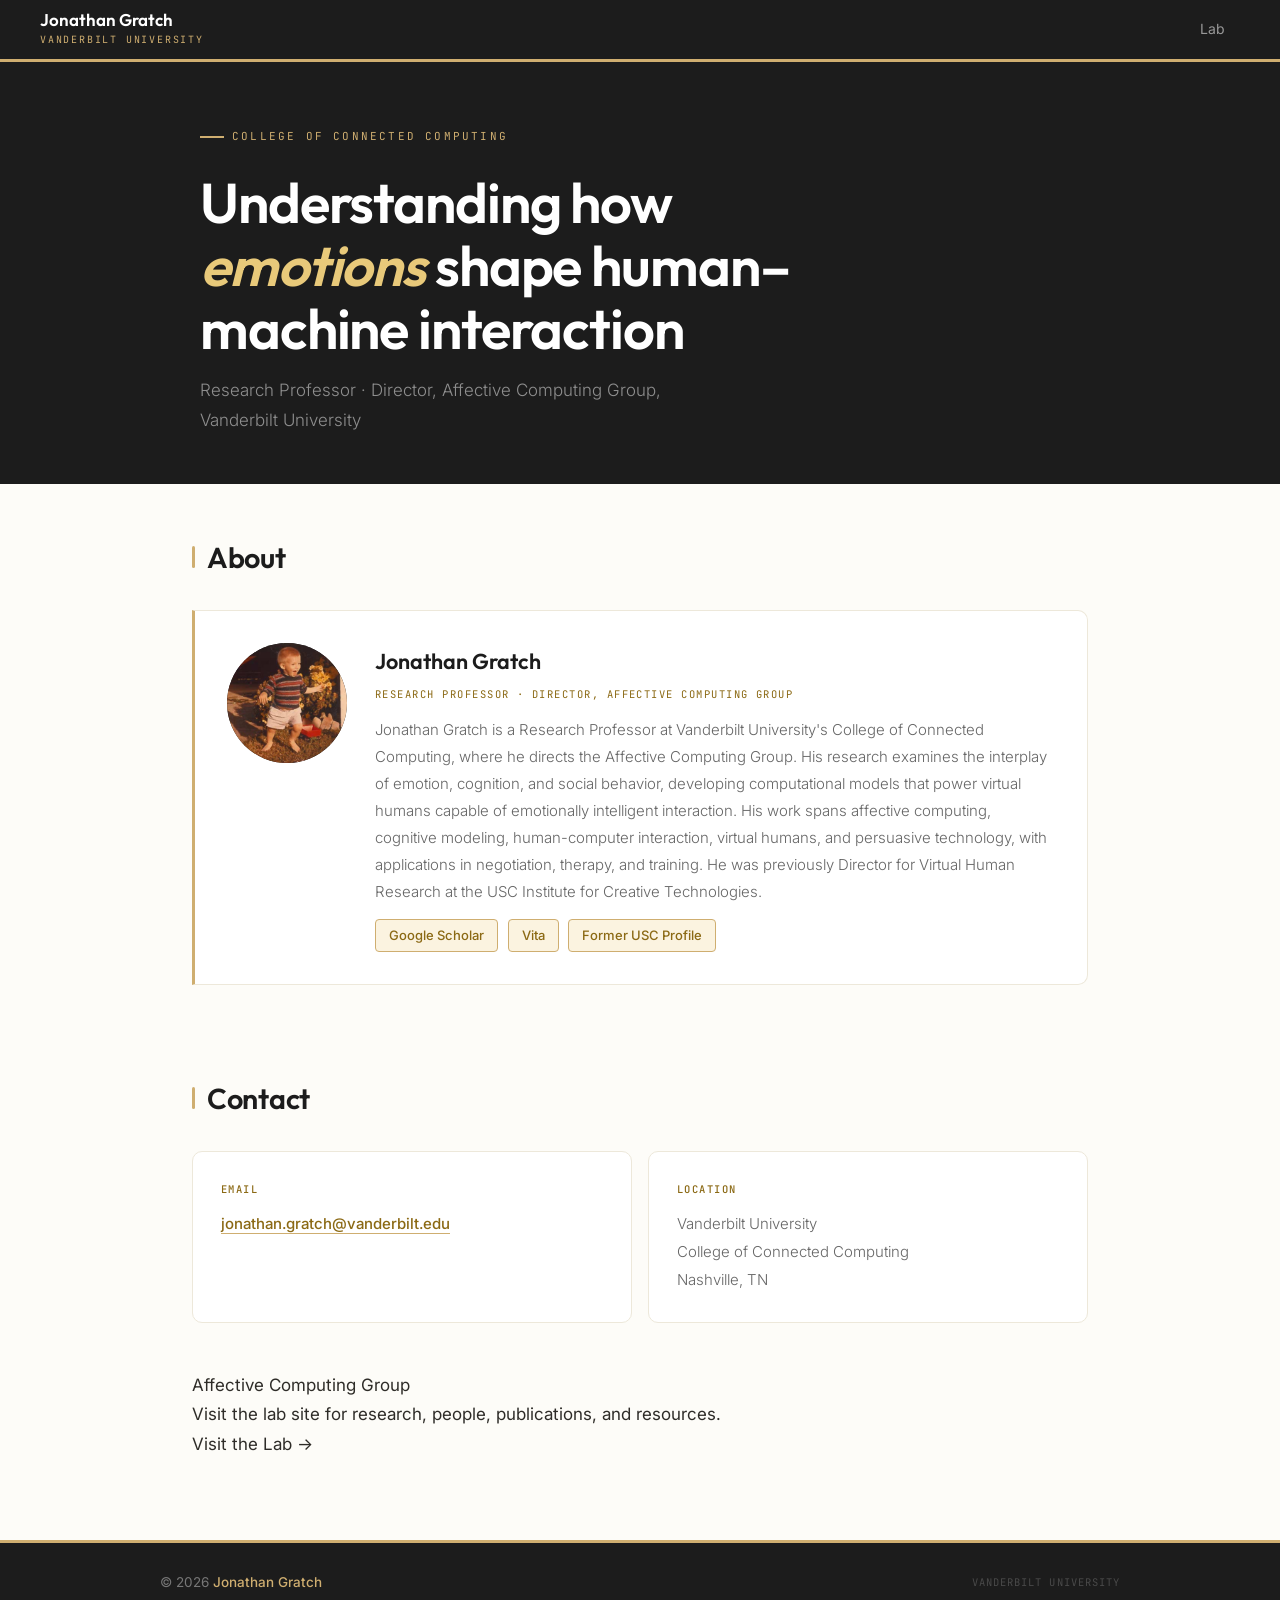
==== index.html @ 7f274a06 "Move lab site under /lab, add personal homepage at root Root now hosts Jonathan Gratch's personal ho" ====
<!DOCTYPE html>
<html lang="en">
<head>
  <meta charset="UTF-8" />
  <meta name="viewport" content="width=device-width, initial-scale=1.0" />
  <title>Jonathan Gratch</title>
  <link rel="stylesheet" href="assets/css/main.css" />
</head>
<body>

<nav>
  <a class="nav-brand" href="index.html">
    <span class="nav-main">Jonathan Gratch</span>
    <span class="nav-sub">Vanderbilt University</span>
  </a>
  <button class="nav-toggle" id="nav-toggle" aria-label="Toggle menu"><span></span><span></span><span></span></button>
  <ul class="nav-links" id="nav-links">
    <li><a href="lab/index.html">Lab</a></li>
  </ul>
</nav>

<main>
  <div class="hero">
    <div class="hero-top">
      <div class="hero-kicker">
        <span class="kicker-line"></span>
        <span class="kicker-text">College of Connected Computing</span>
      </div>
      <h1>Understanding how <em>emotions</em> shape human–machine interaction</h1>
      <p class="hero-desc">Research Professor · Director, Affective Computing Group, Vanderbilt University</p>
    </div>
  </div>

  <div class="pw">
    <section class="sec">
      <div class="sec-hd"><span class="sec-rule"></span><h2 class="sec-t">About</h2></div>
      <div class="pi-card">
        <div class="av">
          <img src="assets/img/Jon-temp.jpg" alt="Jonathan Gratch">
        </div>
        <div>
          <div class="pi-name">Jonathan Gratch</div>
          <div class="pi-role">Research Professor · Director, Affective Computing Group</div>
          <p class="pi-bio">Jonathan Gratch is a Research Professor at Vanderbilt University's College of Connected Computing, where he directs the Affective Computing Group. His research examines the interplay of emotion, cognition, and social behavior, developing computational models that power virtual humans capable of emotionally intelligent interaction. His work spans affective computing, cognitive modeling, human-computer interaction, virtual humans, and persuasive technology, with applications in negotiation, therapy, and training. He was previously Director for Virtual Human Research at the USC Institute for Creative Technologies.</p>
          <div class="pi-lnks">
            <a href="https://scholar.google.com/citations?user=HF448PMAAAAJ&hl=en&oi=ao" target="_blank">Google Scholar</a>
            <a href="https://people.ict.usc.edu/~gratch/Vita.pdf" target="_blank">Vita</a>
            <a href="https://people.ict.usc.edu/~gratch/" target="_blank">Former USC Profile</a>
          </div>
        </div>
      </div>
    </section>

    <section class="sec">
      <div class="sec-hd"><span class="sec-rule"></span><h2 class="sec-t">Contact</h2></div>
      <div class="c-grid">
        <div class="c-blk">
          <div class="c-lbl">Email</div>
          <p><a href="mailto:jonathan.gratch@vanderbilt.edu">jonathan.gratch@vanderbilt.edu</a></p>
        </div>
        <div class="c-blk">
          <div class="c-lbl">Location</div>
          <p>Vanderbilt University<br>College of Connected Computing<br>Nashville, TN</p>
        </div>
      </div>
    </section>

    <section class="sec">
      <div class="lab-cta">
        <div>
          <div class="lab-cta-t">Affective Computing Group</div>
          <div class="lab-cta-d">Visit the lab site for research, people, publications, and resources.</div>
        </div>
        <a class="lab-cta-btn" href="lab/index.html">Visit the Lab →</a>
      </div>
    </section>
  </div>
</main>

<footer>
  <div class="footer-inner">
    <span class="f-l">© 2026 <strong>Jonathan Gratch</strong></span>
    <span class="f-r">Vanderbilt University</span>
  </div>
</footer>

<script>
  document.getElementById("nav-toggle").addEventListener("click", function() {
    this.classList.toggle("open");
    document.getElementById("nav-links").classList.toggle("open");
  });
</script>
</body>
</html>
---- assets/css/main.css ----
@import url('https://fonts.googleapis.com/css2?family=Outfit:wght@300;400;500;600&family=Inter:wght@300;400;500&family=JetBrains+Mono:wght@400;500&display=swap');

*, *::before, *::after { margin: 0; padding: 0; box-sizing: border-box; }

:root {
  --gold: #CFAE70;
  --gold-d: #8B6914;
  --gold-l: #FBF3E0;
  --gold-m: #E8C97A;
  --blk: #1C1C1C;
  --bg: #FDFCF8;
  --srf: #FFFFFF;
  --border: #EDE8DA;
  --muted: #888580;
  --txt: #2E2C28;
}

html { scroll-behavior: smooth; }
body { font-family: 'Inter', sans-serif; background: var(--bg); color: var(--txt); font-size: 17px; line-height: 1.75; min-height: 100vh; display: flex; flex-direction: column; }
main { flex: 1; }

/* NAV */
nav { background: var(--blk); border-bottom: 3px solid var(--gold); display: flex; align-items: center; justify-content: space-between; padding: 0 2.5rem; min-height: 60px; position: sticky; top: 0; z-index: 300; flex-wrap: wrap; gap: 0; }
.nav-brand { text-decoration: none; display: flex; flex-direction: column; gap: 1px; padding: 10px 0; order: 1; }
.nav-main { font-family: 'Outfit', sans-serif; font-size: 17px; font-weight: 600; color: #fff; line-height: 1.2; }
.nav-sub { font-family: 'JetBrains Mono', monospace; font-size: 10px; letter-spacing: .18em; color: var(--gold); text-transform: uppercase; }
.nav-links { display: flex; gap: 2px; list-style: none; order: 2; }
.nav-links a { display: block; font-size: 14px; color: rgba(255,255,255,.55); padding: 7px 15px; border-radius: 4px; transition: all .18s; text-decoration: none; }
.nav-links a:hover { color: #fff; background: rgba(255,255,255,.07); }
.nav-links a.active { color: var(--gold); background: rgba(207,174,112,.1); }

/* HAMBURGER - hidden on desktop */
.nav-toggle { display: none; order: 2; flex-direction: column; justify-content: center; align-items: center; gap: 6px; cursor: pointer; background: none; border: 1.5px solid rgba(255,255,255,.3); border-radius: 6px; width: 44px; height: 44px; flex-shrink: 0; padding: 0; }
.nav-toggle span { width: 20px; height: 2px; background: #fff; border-radius: 2px; transition: all .25s; display: block; }
.nav-toggle.open span:nth-child(1) { transform: translateY(8px) rotate(45deg); }
.nav-toggle.open span:nth-child(2) { opacity: 0; }
.nav-toggle.open span:nth-child(3) { transform: translateY(-8px) rotate(-45deg); }

/* PAGE WRAP */
.pw { max-width: 960px; margin: 0 auto; padding: 0 2rem 5rem; }

/* SECTION HEADER */
.sec { padding-top: 3rem; }
.sec-hd { display: flex; align-items: center; gap: 12px; margin-bottom: 1.75rem; }
.sec-rule { width: 3px; height: 22px; background: var(--gold); border-radius: 2px; flex-shrink: 0; }
.sec-t { font-family: 'Outfit', sans-serif; font-size: 1.8rem; font-weight: 600; color: var(--blk); letter-spacing: -.01em; }

/* HERO */
.hero { background: var(--blk); }
.hero-top { padding: 3.5rem 2.5rem 3rem; max-width: 960px; margin: 0 auto; }
.hero-kicker { display: inline-flex; align-items: center; gap: 8px; margin-bottom: 1.5rem; }
.kicker-line { width: 24px; height: 2px; background: var(--gold); }
.kicker-text { font-family: 'JetBrains Mono', monospace; font-size: 11px; letter-spacing: .2em; text-transform: uppercase; color: var(--gold); }
.hero h1 { font-family: 'Outfit', sans-serif; font-size: clamp(2.2rem, 4.5vw, 3.5rem); font-weight: 600; color: #fff; line-height: 1.13; letter-spacing: -.02em; margin-bottom: 1rem; max-width: 680px; }
.hero h1 em { font-style: italic; color: var(--gold-m); }
.hero-desc { font-size: 17px; font-weight: 300; color: rgba(255,255,255,.5); max-width: 520px; line-height: 1.75; }
.hero-bottom { border-top: 1px solid rgba(255,255,255,.08); }
.hero-bottom-inner { max-width: 960px; margin: 0 auto; padding: 0 2rem; display: grid; grid-template-columns: 1fr 480px; }
.hero-meta-strip { padding: 2rem 2rem 2rem 2.5rem; display: flex; flex-direction: column; gap: 1.1rem; }
.meta-row { display: flex; align-items: center; gap: .75rem; }
.meta-icon { width: 30px; height: 30px; border-radius: 6px; background: rgba(207,174,112,.12); display: flex; align-items: center; justify-content: center; flex-shrink: 0; }
.meta-icon svg { width: 14px; height: 14px; stroke: var(--gold); fill: none; stroke-width: 1.8; }
.meta-label { font-size: 12px; color: rgba(255,255,255,.35); display: block; margin-bottom: 1px; }
.meta-val { font-size: 15px; font-weight: 500; color: rgba(255,255,255,.85); }

/* PHOTO GRID - single wide slideshow */
.photo-grid { display: grid; grid-template-columns: 1fr; grid-template-rows: 420px; gap: 0; padding: 2rem 2.5rem 2rem 0; }
.ph { border-radius: 10px; overflow: hidden; position: relative; background: #2a2a2a; }
.ph img { width: 100%; height: 100%; object-fit: cover; display: block; transition: transform .35s; }
.ph:hover img { transform: scale(1.03); }
.ph-main { grid-row: 1 / 2; overflow: hidden; width: 100%; }
.ph-main img { position: absolute; inset: 0; width: 100%; height: 100%; object-fit: cover; object-position: center top; opacity: 0; transition: opacity 1s ease, transform 6s ease; transform: scale(1.04); }
.ph-main img.slide-active { opacity: 1; transform: scale(1); }
.slide-dots { position: absolute; bottom: 14px; left: 50%; transform: translateX(-50%); display: flex; gap: 6px; z-index: 10; }
.slide-dot { width: 6px; height: 6px; border-radius: 50%; background: rgba(255,255,255,.35); transition: background .3s; cursor: pointer; }
.slide-dot.active { background: var(--gold); }
.ph-placeholder { width: 100%; height: 100%; display: flex; flex-direction: column; align-items: center; justify-content: center; gap: 6px; border: 1.5px dashed rgba(207,174,112,.25); border-radius: 8px; }
.ph-ico { width: 26px; height: 26px; border-radius: 50%; background: rgba(255,255,255,.06); display: flex; align-items: center; justify-content: center; }
.ph-ico svg { width: 12px; height: 12px; stroke: rgba(207,174,112,.4); fill: none; stroke-width: 1.6; }
.ph-placeholder span { font-size: 10px; color: rgba(255,255,255,.2); font-family: 'JetBrains Mono', monospace; letter-spacing: .08em; }

/* ABOUT */
.about-text { font-size: 17px; font-weight: 300; color: #555; line-height: 1.85; max-width: 680px; }

/* NEWS */
.news-list { border: 1px solid var(--border); border-radius: 10px; overflow: hidden; background: var(--srf); }
.news-item { padding: 1rem 1.4rem; display: flex; gap: 1rem; align-items: baseline; border-bottom: 1px solid var(--border); transition: background .15s; }
.news-item:last-child { border-bottom: none; }
.news-item:hover { background: #FEFCF6; }
.news-date { font-family: 'JetBrains Mono', monospace; font-size: 11px; color: var(--gold-d); background: var(--gold-l); padding: 3px 10px; border-radius: 20px; white-space: nowrap; flex-shrink: 0; font-weight: 500; }
.news-txt { font-size: 15px; color: var(--txt); }

/* RESEARCH */
.r-grid { display: grid; grid-template-columns: repeat(auto-fit, minmax(260px, 1fr)); gap: 1px; background: var(--border); border: 1px solid var(--border); border-radius: 10px; overflow: hidden; }
.r-card { background: var(--srf); padding: 1.75rem; transition: background .18s; }
.r-card:hover { background: #FEFCF6; }
.r-num { font-family: 'JetBrains Mono', monospace; font-size: 10px; letter-spacing: .15em; color: var(--gold-d); margin-bottom: .75rem; text-transform: uppercase; }
.r-card h3 { font-family: 'Outfit', sans-serif; font-size: 1.2rem; font-weight: 600; color: var(--blk); margin-bottom: .45rem; }
.r-card p { font-size: 14px; font-weight: 300; color: var(--muted); line-height: 1.7; }

/* PI CARD */
.pi-card { display: flex; gap: 1.75rem; align-items: flex-start; background: var(--srf); border: 1px solid var(--border); border-left: 3px solid var(--gold); border-radius: 0 10px 10px 0; padding: 2rem; margin-bottom: 2.5rem; }
.av { width: 120px; height: 120px; border-radius: 50%; background: var(--blk); display: flex; align-items: center; justify-content: center; font-family: 'JetBrains Mono', monospace; font-size: 20px; color: var(--gold); flex-shrink: 0; font-weight: 500; letter-spacing: .04em; overflow: hidden; }
.av img { width: 100%; height: 100%; object-fit: cover; object-position: center top; display: block; }
.pi-name { font-family: 'Outfit', sans-serif; font-size: 1.35rem; font-weight: 600; color: var(--blk); margin-bottom: 4px; }
.pi-role { font-family: 'JetBrains Mono', monospace; font-size: 10.5px; letter-spacing: .14em; text-transform: uppercase; color: var(--gold-d); margin-bottom: .8rem; }
.pi-bio { font-size: 15px; font-weight: 300; color: #666; line-height: 1.8; }
.pi-lnks { margin-top: .85rem; display: flex; gap: .6rem; flex-wrap: wrap; }
.pi-lnks a { font-size: 13px; font-weight: 500; color: var(--gold-d); text-decoration: none; padding: 4px 13px; border: 1px solid var(--gold); border-radius: 4px; background: var(--gold-l); transition: all .18s; }
.pi-lnks a:hover { background: var(--gold); color: #fff; }


a {
  color: inherit;
  text-decoration: none;
}


/* PEOPLE */
.grp-lbl { font-family: 'JetBrains Mono', monospace; font-size: 10.5px; font-weight: 500; color: var(--muted); margin-bottom: 1rem; text-transform: uppercase; letter-spacing: .14em; padding-bottom: .6rem; border-bottom: 1px solid var(--border); display: flex; align-items: center; gap: .75rem; }
.grp-lbl::before { content: ''; width: 8px; height: 8px; border-radius: 50%; background: var(--gold); flex-shrink: 0; }
.p-grid { display: grid; grid-template-columns: repeat(auto-fill, minmax(190px, 1fr)); gap: 1rem; margin-bottom: 2.5rem; }
.p-card { background: var(--srf); border: 1px solid var(--border); border-radius: 10px; padding: 1.5rem 1.25rem; transition: all .18s; text-align: center; overflow: hidden; }
.p-card:hover { border-color: var(--gold); background: #FEFCF6; }
.p-card a.p-link { text-decoration: none; color: inherit; display: block; }
.p-card a.p-link:hover .p-name { color: var(--gold-d); }
.p-av { width: 120px; height: 120px; border-radius: 50%; background: var(--gold-l); display: flex; align-items: center; justify-content: center; font-family: 'JetBrains Mono', monospace; font-size: 18px; color: var(--gold-d); margin: 0 auto 1rem; font-weight: 500; overflow: hidden; flex-shrink: 0; }
.p-av img { width: 100%; height: 100%; object-fit: cover; object-position: center top; display: block; }
.p-name { font-size: 15px; font-weight: 500; color: var(--blk); margin-bottom: 3px; }
.p-role { font-family: 'JetBrains Mono', monospace; font-size: 10.5px; color: var(--gold-d); margin-bottom: 6px; letter-spacing: .06em; }
.p-focus { font-size: 13px; font-weight: 300; color: var(--muted); line-height: 1.55; }

/* PUBLICATIONS */
.pub-list { border: 1px solid var(--border); border-radius: 10px; overflow: hidden; background: var(--srf); }
.pub-item { padding: 1.1rem 1.5rem; display: flex; gap: 1.25rem; align-items: flex-start; border-bottom: 1px solid var(--border); transition: background .15s; }
.pub-item:last-child { border-bottom: none; }
.pub-item:hover { background: #FEFCF6; }
.pub-y { font-family: 'JetBrains Mono', monospace; font-size: 11px; color: var(--gold-d); background: var(--gold-l); padding: 3px 10px; border-radius: 20px; white-space: nowrap; flex-shrink: 0; margin-top: 2px; font-weight: 500; }
.pub-t { font-size: 15px; font-weight: 500; color: var(--blk); margin-bottom: 4px; line-height: 1.45; }
.pub-v { font-size: 13.5px; font-weight: 300; color: var(--muted); }

/* CONTACT */
.c-grid { display: grid; grid-template-columns: 1fr 1fr; gap: 1rem; }
.c-blk { background: var(--srf); border: 1px solid var(--border); border-radius: 10px; padding: 1.75rem; }
.c-lbl { font-family: 'JetBrains Mono', monospace; font-size: 10.5px; font-weight: 500; text-transform: uppercase; letter-spacing: .14em; color: var(--gold-d); margin-bottom: .75rem; }
.c-blk p { font-size: 15px; font-weight: 300; color: #666; line-height: 1.85; }
.c-blk a { color: var(--gold-d); text-decoration: none; font-weight: 500; border-bottom: 1px solid var(--gold); }
.c-blk a:hover { color: var(--blk); }

/* FOOTER */
footer { background: var(--blk); border-top: 3px solid var(--gold); padding: 1.75rem 2.5rem; }
.footer-inner { max-width: 960px; margin: 0 auto; display: flex; align-items: center; justify-content: space-between; flex-wrap: wrap; gap: .5rem; }
.f-l { font-size: 13.5px; color: rgba(255,255,255,.4); }
.f-l strong { color: var(--gold); font-weight: 500; }
.f-r { font-family: 'JetBrains Mono', monospace; font-size: 10.5px; letter-spacing: .1em; text-transform: uppercase; color: rgba(255,255,255,.2); }

/* MOBILE */
@media (max-width: 680px) {
  nav { padding: 0 1rem; }
  .nav-toggle { display: flex; }
  .nav-links { display: none; width: 100%; flex-direction: column; gap: 0; order: 3; border-top: 1px solid rgba(255,255,255,.1); padding: .4rem 0 .8rem; }
  .nav-links.open { display: flex; }
  .nav-links li { width: 100%; }
  .nav-links a { padding: 13px 1rem; font-size: 16px; border-radius: 0; color: rgba(255,255,255,.8); }
  .nav-links a.active { color: var(--gold); }
  .hero-top { padding: 2.5rem 1rem 2rem; }
  .hero-bottom-inner { grid-template-columns: 1fr; }
  .photo-grid { display: none; }
  .pw { padding: 0 1rem 4rem; }
  .c-grid { grid-template-columns: 1fr; }
}
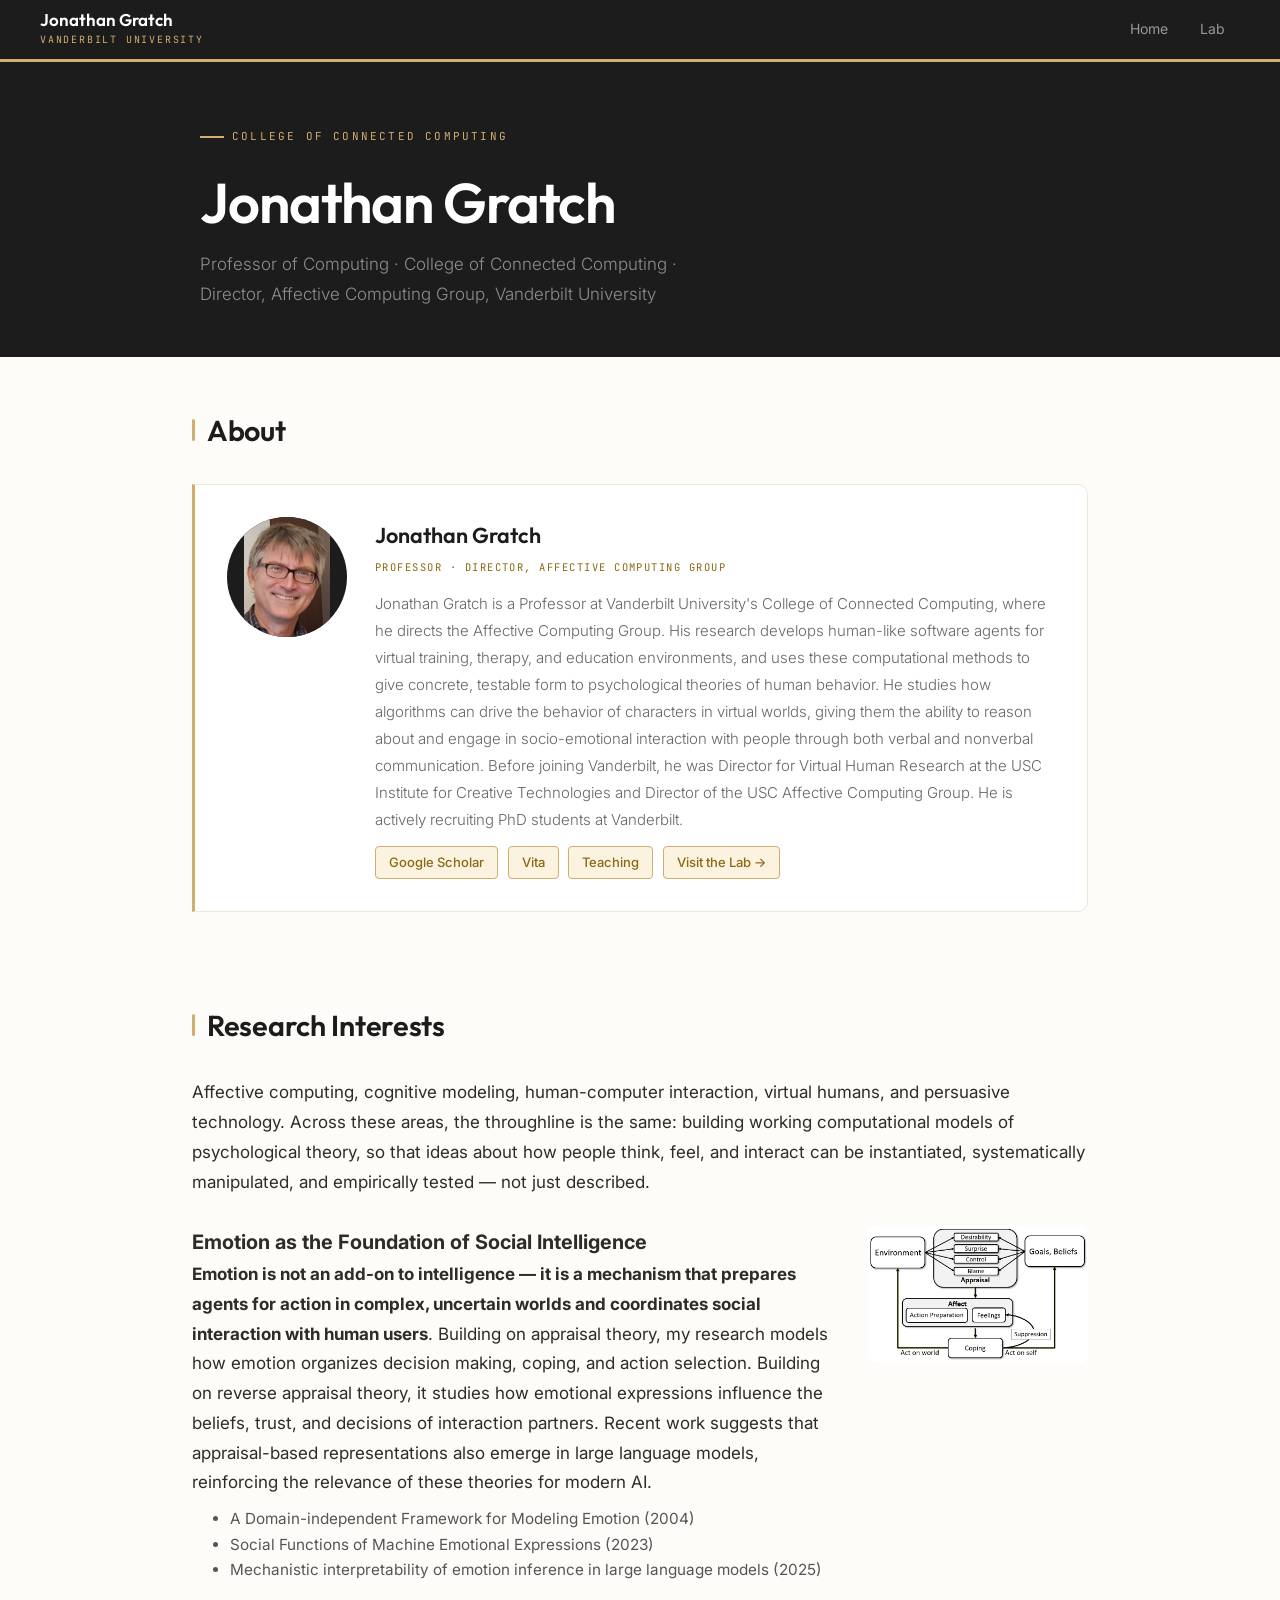
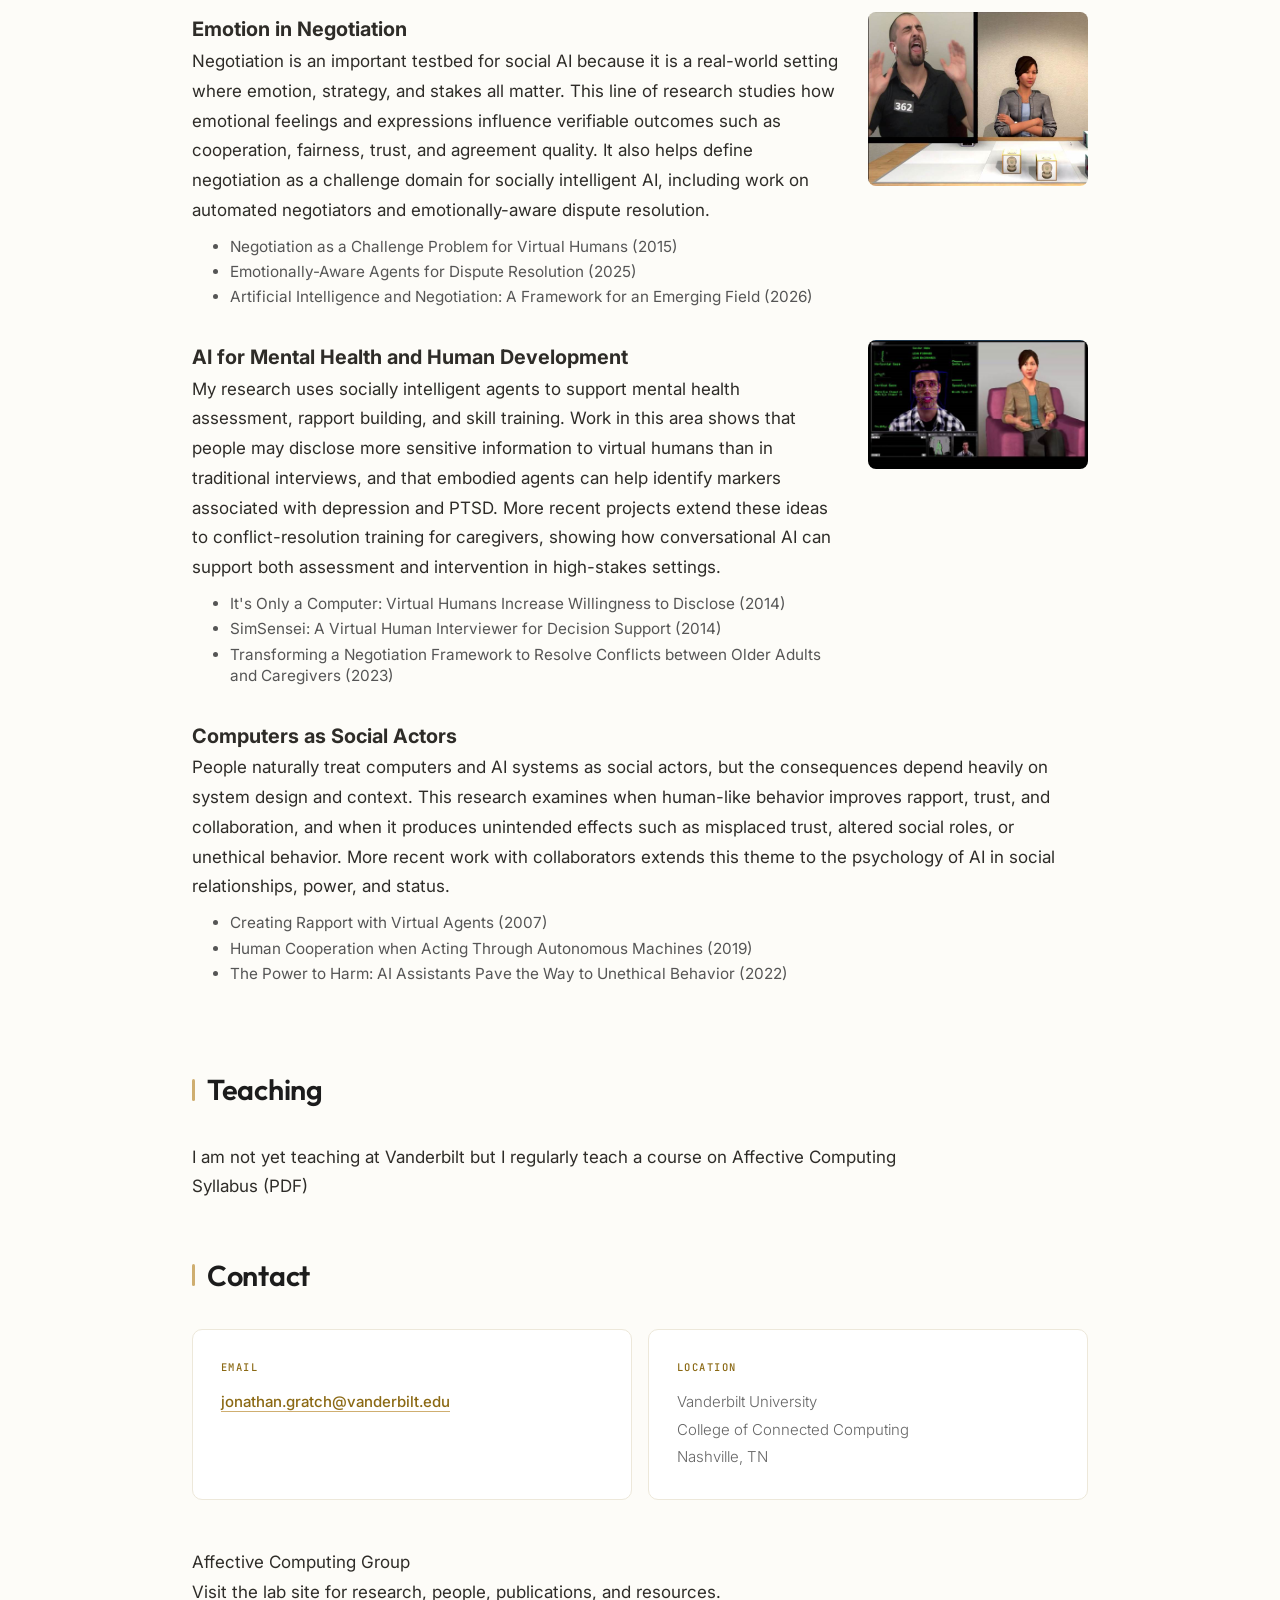
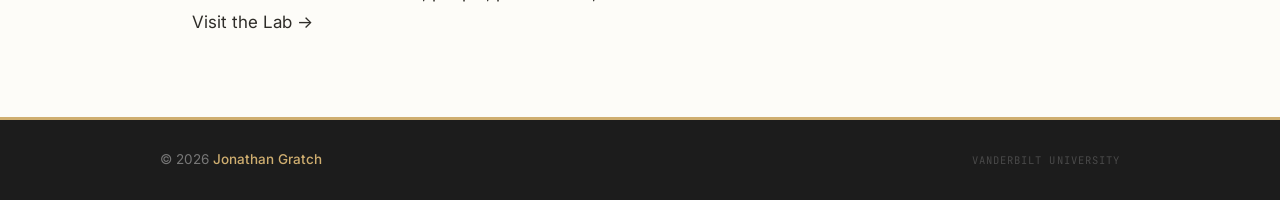
==== commit ec99ff71: "replace index with new homepage" ====
--- a/index.html
+++ b/index.html
@@ -1,10 +1,43 @@
 <!DOCTYPE html>
 <html lang="en">
 <head>
-  <meta charset="UTF-8" />
-  <meta name="viewport" content="width=device-width, initial-scale=1.0" />
-  <title>Jonathan Gratch</title>
-  <link rel="stylesheet" href="assets/css/main.css" />
+<meta charset="UTF-8" />
+<meta name="viewport" content="width=device-width, initial-scale=1.0" />
+<title>Jonathan Gratch — About</title>
+<link rel="stylesheet" href="assets/css/main.css" />
+<style>
+  /* Layout for research topic images — kept separate/minimal so it doesn't
+     conflict with anything already defined in main.css */
+  .topic {
+    display: flex;
+    gap: 24px;
+    align-items: flex-start;
+    margin: 28px 0;
+  }
+  .topic-txt { flex: 1; }
+  .topic-img {
+    width: 220px;
+    max-width: 40%;
+    height: auto;
+    border-radius: 8px;
+    flex-shrink: 0;
+  }
+  .topic-pubs {
+  margin: 10px 0 0 20px;    /* indent from paragraph */
+  padding-left: 18px;       /* move bullets to the right */
+  font-size: 0.90em;        /* slightly smaller text */
+  color: #555;
+  line-height: 1.4;
+}
+
+.topic-pubs li {
+  margin-bottom: 4px;
+}
+  @media (max-width: 700px) {
+    .topic { flex-direction: column; }
+    .topic-img { width: 100%; max-width: 100%; }
+  }
+</style>
 </head>
 <body>
 
@@ -15,40 +48,128 @@
   </a>
   <button class="nav-toggle" id="nav-toggle" aria-label="Toggle menu"><span></span><span></span><span></span></button>
   <ul class="nav-links" id="nav-links">
+    <li><a href="index.html">Home</a></li>
     <li><a href="lab/index.html">Lab</a></li>
   </ul>
 </nav>
 
 <main>
+
   <div class="hero">
     <div class="hero-top">
       <div class="hero-kicker">
         <span class="kicker-line"></span>
         <span class="kicker-text">College of Connected Computing</span>
       </div>
-      <h1>Understanding how <em>emotions</em> shape human–machine interaction</h1>
-      <p class="hero-desc">Research Professor · Director, Affective Computing Group, Vanderbilt University</p>
+      <h1>Jonathan Gratch</h1>
+      <p class="hero-desc">Professor of Computing · College of Connected Computing · Director, Affective Computing Group, Vanderbilt University</p>
     </div>
   </div>
 
   <div class="pw">
+
     <section class="sec">
       <div class="sec-hd"><span class="sec-rule"></span><h2 class="sec-t">About</h2></div>
       <div class="pi-card">
         <div class="av">
-          <img src="assets/img/Jon-temp.jpg" alt="Jonathan Gratch">
+          <img src="assets/img/jon3.jpg" alt="Jonathan Gratch" style="object-fit: contain; width: 100%; height: 100%;">
         </div>
         <div>
           <div class="pi-name">Jonathan Gratch</div>
-          <div class="pi-role">Research Professor · Director, Affective Computing Group</div>
-          <p class="pi-bio">Jonathan Gratch is a Research Professor at Vanderbilt University's College of Connected Computing, where he directs the Affective Computing Group. His research examines the interplay of emotion, cognition, and social behavior, developing computational models that power virtual humans capable of emotionally intelligent interaction. His work spans affective computing, cognitive modeling, human-computer interaction, virtual humans, and persuasive technology, with applications in negotiation, therapy, and training. He was previously Director for Virtual Human Research at the USC Institute for Creative Technologies.</p>
+          <div class="pi-role">Professor · Director, Affective Computing Group</div>
+          <p class="pi-bio">Jonathan Gratch is a Professor at Vanderbilt University's College of Connected Computing, where he directs the Affective Computing Group. His research develops human-like software agents for virtual training, therapy, and education environments, and uses these computational methods to give concrete, testable form to psychological theories of human behavior. He studies how algorithms can drive the behavior of characters in virtual worlds, giving them the ability to reason about and engage in socio-emotional interaction with people through both verbal and nonverbal communication. Before joining Vanderbilt, he was Director for Virtual Human Research at the USC Institute for Creative Technologies and Director of the USC Affective Computing Group. He is actively recruiting PhD students at Vanderbilt.</p>
           <div class="pi-lnks">
             <a href="https://scholar.google.com/citations?user=HF448PMAAAAJ&hl=en&oi=ao" target="_blank">Google Scholar</a>
-            <a href="https://people.ict.usc.edu/~gratch/Vita.pdf" target="_blank">Vita</a>
-            <a href="https://people.ict.usc.edu/~gratch/" target="_blank">Former USC Profile</a>
+            <a href="assets/pdf/Vita.pdf" target="_blank">Vita</a>
+            <a href="#teaching">Teaching</a>            
+            <a href="https://jonathangratch.com" target="_blank">Visit the Lab →</a>
           </div>
         </div>
       </div>
+    </section>
+
+    <section class="sec">
+      <div class="sec-hd"><span class="sec-rule"></span><h2 class="sec-t">Research Interests</h2></div>
+      <p>Affective computing, cognitive modeling, human-computer interaction, virtual humans, and persuasive technology. Across these areas, the throughline is the same: building working computational models of psychological theory, so that ideas about how people think, feel, and interact can be instantiated, systematically manipulated, and empirically tested — not just described.</p>
+
+      <div class="topic">
+        <div class="topic-txt">
+          <h3>Emotion as the Foundation of Social Intelligence</h3>
+          <p><b>Emotion is not an add-on to intelligence — it is a mechanism that prepares agents for action in 
+            complex, uncertain worlds and coordinates social interaction with human users</b>. Building on 
+            appraisal theory, my research models how emotion organizes decision making, coping, and action selection. Building 
+            on reverse appraisal theory, it studies how emotional expressions influence the beliefs, trust, and decisions 
+            of interaction partners. Recent work suggests that appraisal-based representations also emerge in large language 
+            models, reinforcing the relevance of these theories for modern AI.</p>
+          <ul class="topic-pubs">
+            <li>A Domain-independent Framework for Modeling Emotion (2004)</li>
+            <li>Social Functions of Machine Emotional Expressions (2023)</li>
+            <li>Mechanistic interpretability of emotion inference in large language models (2025)</li>
+          </ul>
+        </div>
+        <img class="topic-img" src="assets/img/emotion.jpg" alt="Emotion modeling research">
+      </div>
+
+      <div class="topic">
+        <div class="topic-txt">
+          <h3>Emotion in Negotiation</h3>
+          <p>Negotiation is an important testbed for social AI because it is a real-world setting where emotion,
+            strategy, and stakes all matter. This line of research studies how emotional feelings and expressions 
+            influence verifiable outcomes such as cooperation, fairness, trust, and agreement quality. It also helps 
+            define negotiation as a challenge domain for socially intelligent AI, including work on automated negotiators 
+            and emotionally-aware dispute resolution.
+          </p>
+          <ul class="topic-pubs">
+            <li>Negotiation as a Challenge Problem for Virtual Humans (2015)</li>
+            <li>Emotionally-Aware Agents for Dispute Resolution (2025)</li>
+            <li> Artificial Intelligence and Negotiation: A Framework for an Emerging Field (2026)</li>
+          </ul>
+        </div>
+        <img class="topic-img" src="assets/img/negotiation.jpg" alt="Virtual humans research">
+      </div>
+
+      <div class="topic">
+        <div class="topic-txt">
+          <h3>AI for Mental Health and Human Development</h3>
+          <p>
+            My research uses socially intelligent agents to support mental health assessment, rapport building, and 
+            skill training. Work in this area shows that people may disclose more sensitive information to virtual 
+            humans than in traditional interviews, and that embodied agents can help identify markers associated with 
+            depression and PTSD. More recent projects extend these ideas to conflict-resolution training for caregivers, 
+            showing how conversational AI can support both assessment and intervention in high-stakes settings.
+          </p>
+           <ul class="topic-pubs">
+            <li>It's Only a Computer: Virtual Humans Increase Willingness to Disclose (2014)</li>
+            <li>SimSensei: A Virtual Human Interviewer for Decision Support (2014)</li>
+            <li>Transforming a Negotiation Framework to Resolve Conflicts between Older Adults and Caregivers (2023)</li>
+          </ul>
+        </div>
+        <img class="topic-img" src="assets/img/ellie.png" alt="Rapport research">
+      </div>
+
+      <div class="topic">
+        <div class="topic-txt">
+          <h3>Computers as Social Actors</h3>
+          <p>
+             People naturally treat computers and AI systems as social actors, but the consequences depend heavily on system
+  design and context. This research examines when human-like behavior improves rapport, trust, and collaboration, and
+  when it produces unintended effects such as misplaced trust, altered social roles, or unethical behavior.
+  More recent work with collaborators extends this theme to the psychology of AI in social relationships, power,
+  and status.
+          </p>
+          <ul class="topic-pubs">
+            <li>Creating Rapport with Virtual Agents (2007)</li>
+            <li>Human Cooperation when Acting Through Autonomous Machines (2019)</li>
+            <li>The Power to Harm: AI Assistants Pave the Way to Unethical Behavior (2022)</li>
+          </ul>
+        </div>
+      </div>
+    </section>
+
+    <section id="teaching" class="sec">
+      <div class="sec-hd"><span class="sec-rule"></span><h2 class="sec-t">Teaching</h2></div>
+      <p>I am not yet teaching at Vanderbilt but I regularly teach a course on Affective Computing</p>
+      <a href="assets/pdf/CSCI534-Syllabus.pdf" target="_blank" class="btn-pdf">Syllabus (PDF)</a>
     </section>
 
     <section class="sec">
@@ -74,6 +195,7 @@
         <a class="lab-cta-btn" href="lab/index.html">Visit the Lab →</a>
       </div>
     </section>
+
   </div>
 </main>
 
@@ -85,10 +207,11 @@
 </footer>
 
 <script>
-  document.getElementById("nav-toggle").addEventListener("click", function() {
-    this.classList.toggle("open");
-    document.getElementById("nav-links").classList.toggle("open");
-  });
+document.getElementById("nav-toggle").addEventListener("click", function() {
+  this.classList.toggle("open");
+  document.getElementById("nav-links").classList.toggle("open");
+});
 </script>
+
 </body>
 </html>
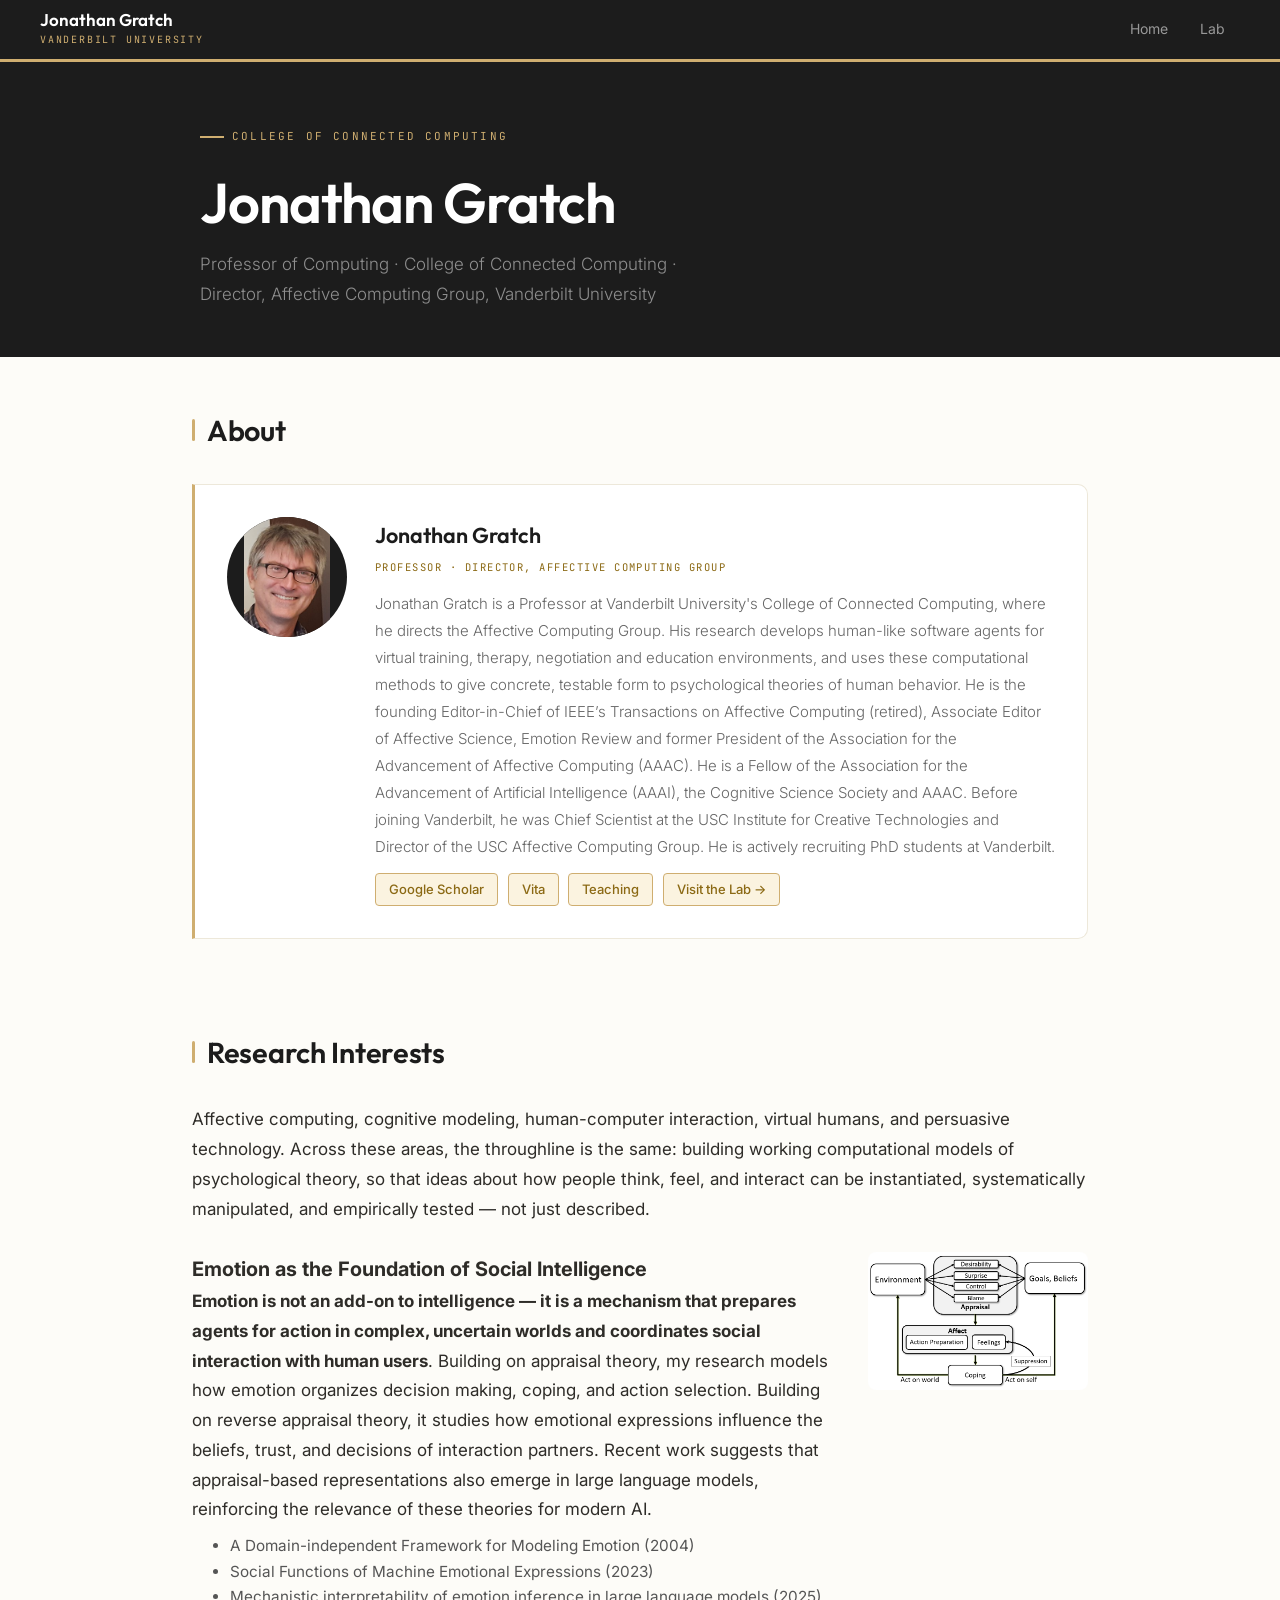
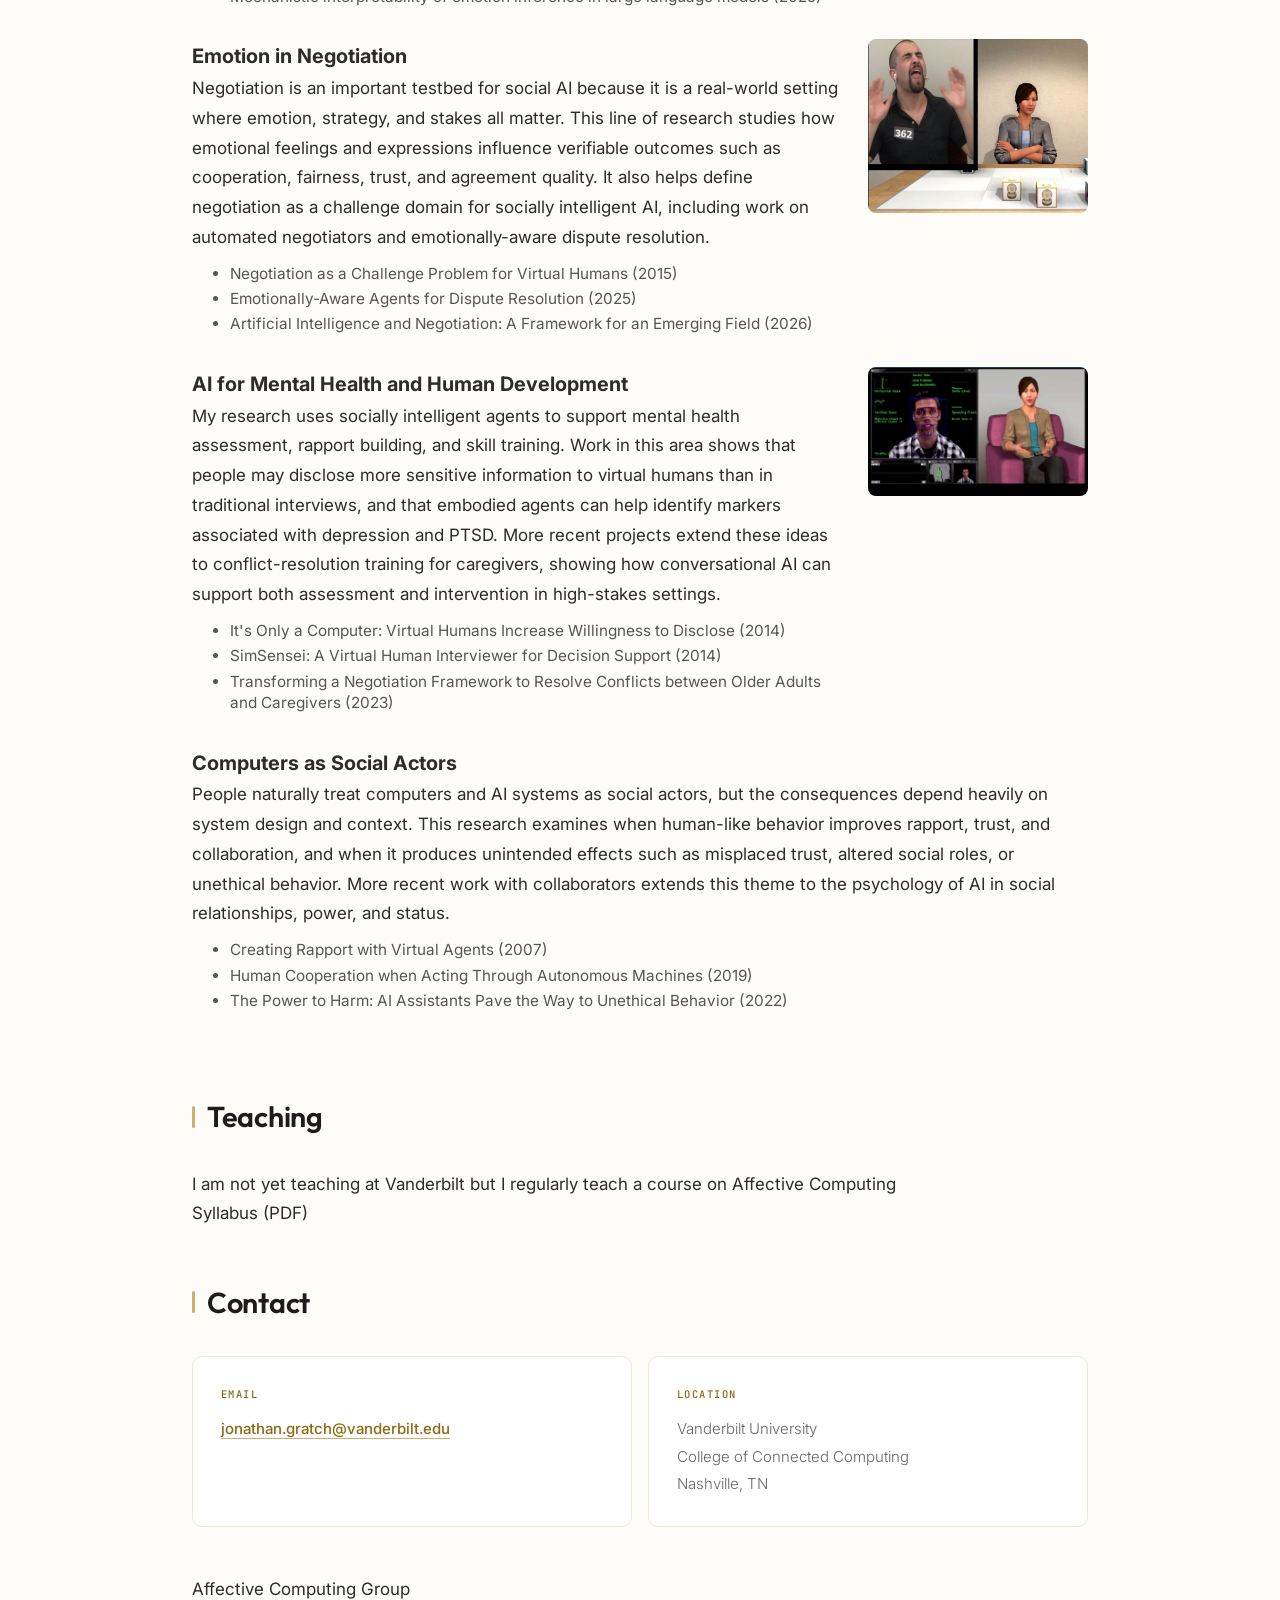
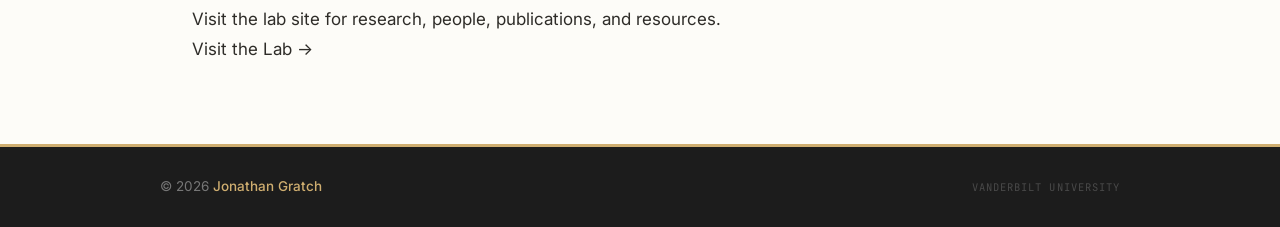
==== commit 37125f7c: "update bio" ====
--- a/index.html
+++ b/index.html
@@ -77,12 +77,22 @@
         <div>
           <div class="pi-name">Jonathan Gratch</div>
           <div class="pi-role">Professor · Director, Affective Computing Group</div>
-          <p class="pi-bio">Jonathan Gratch is a Professor at Vanderbilt University's College of Connected Computing, where he directs the Affective Computing Group. His research develops human-like software agents for virtual training, therapy, and education environments, and uses these computational methods to give concrete, testable form to psychological theories of human behavior. He studies how algorithms can drive the behavior of characters in virtual worlds, giving them the ability to reason about and engage in socio-emotional interaction with people through both verbal and nonverbal communication. Before joining Vanderbilt, he was Director for Virtual Human Research at the USC Institute for Creative Technologies and Director of the USC Affective Computing Group. He is actively recruiting PhD students at Vanderbilt.</p>
+          <p class="pi-bio">Jonathan Gratch is a Professor at Vanderbilt University's College of Connected Computing, 
+            where he directs the Affective Computing Group. His research develops human-like software agents for virtual 
+            training, therapy, negotiation and education environments, and uses these computational methods to give 
+            concrete, testable form to psychological theories of human behavior.  He is the founding Editor-in-Chief of 
+            IEEE’s Transactions on Affective Computing (retired), Associate Editor of Affective Science, Emotion Review 
+            and former President of the Association for the Advancement of Affective Computing (AAAC). He is a Fellow of 
+            the Association for the Advancement of Artificial Intelligence (AAAI), the Cognitive Science Society and AAAC. 
+            Before joining  Vanderbilt, he was Chief Scientist at the USC Institute for Creative Technologies and 
+            Director of the USC Affective Computing Group. 
+            
+            He is actively recruiting PhD students at Vanderbilt.</p>
           <div class="pi-lnks">
             <a href="https://scholar.google.com/citations?user=HF448PMAAAAJ&hl=en&oi=ao" target="_blank">Google Scholar</a>
             <a href="assets/pdf/Vita.pdf" target="_blank">Vita</a>
             <a href="#teaching">Teaching</a>            
-            <a href="https://jonathangratch.com" target="_blank">Visit the Lab →</a>
+            <a href="lab/index.html" target="_blank">Visit the Lab →</a>
           </div>
         </div>
       </div>
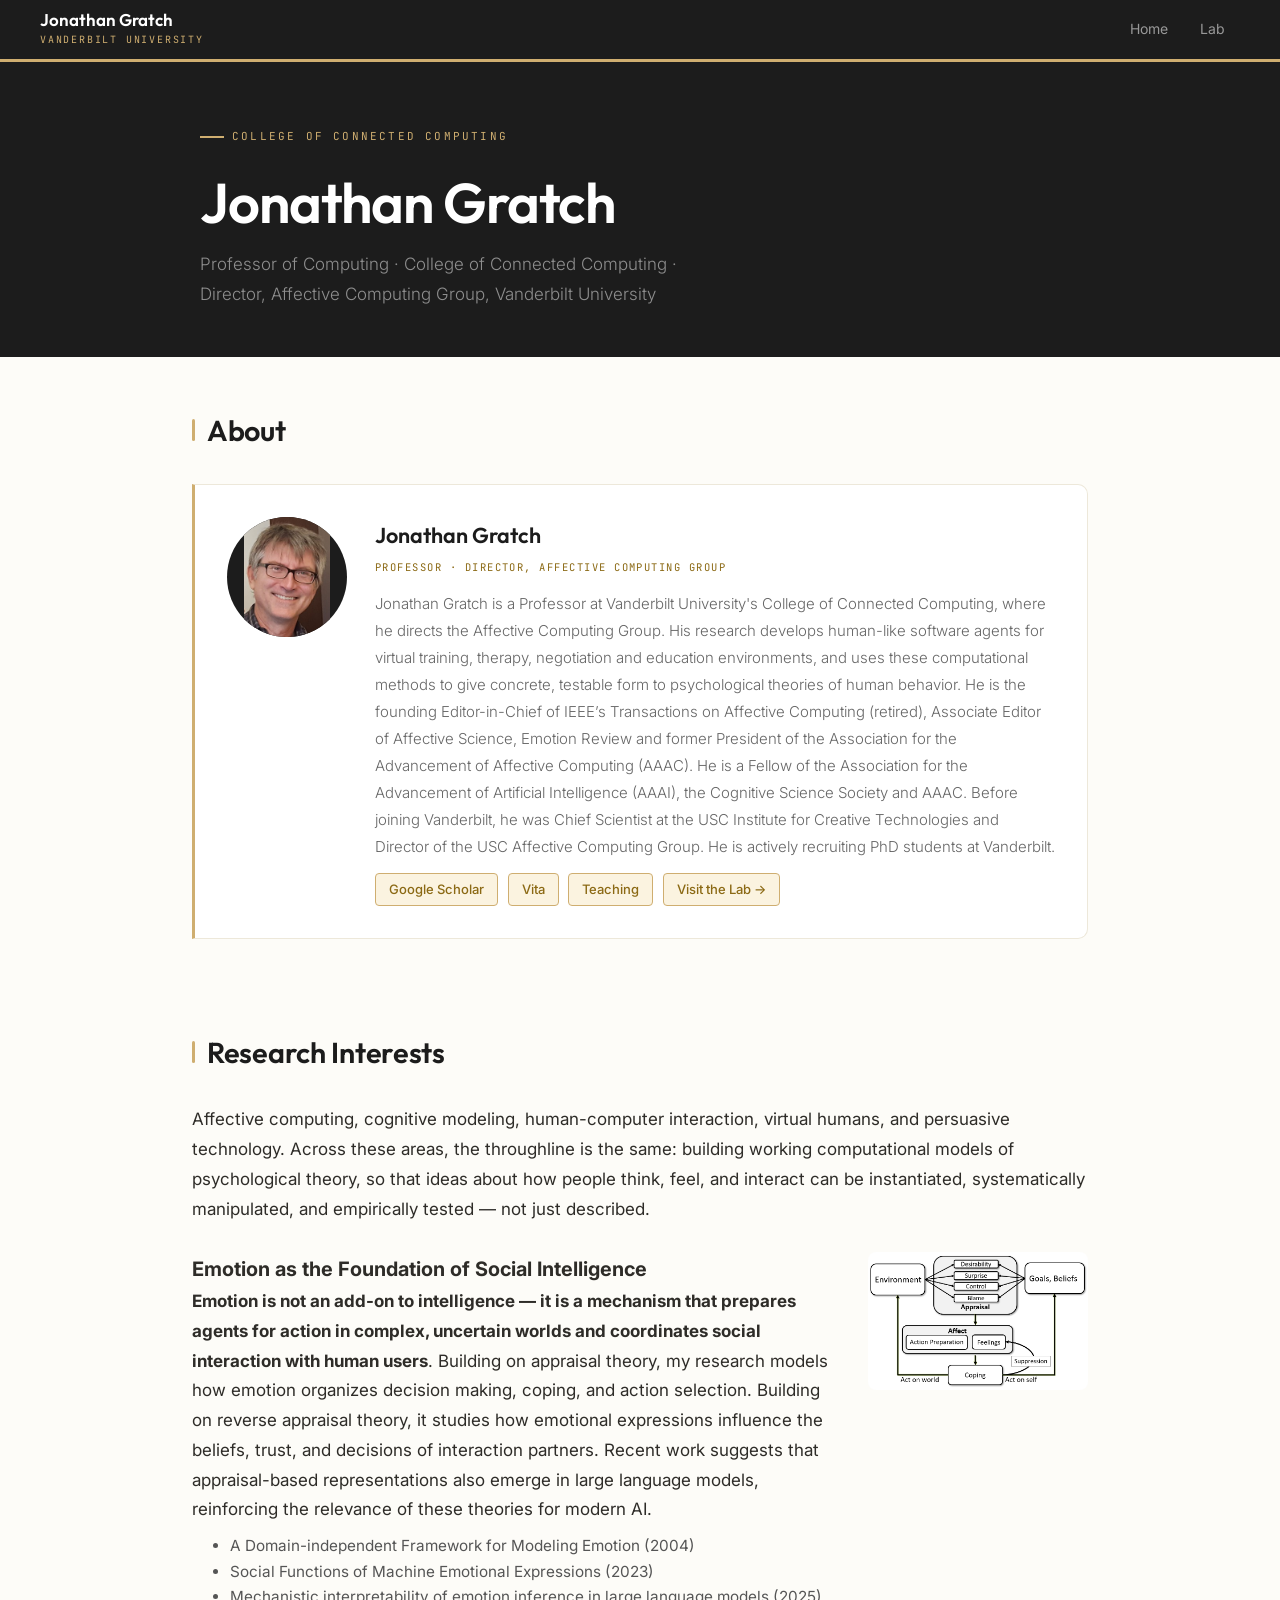
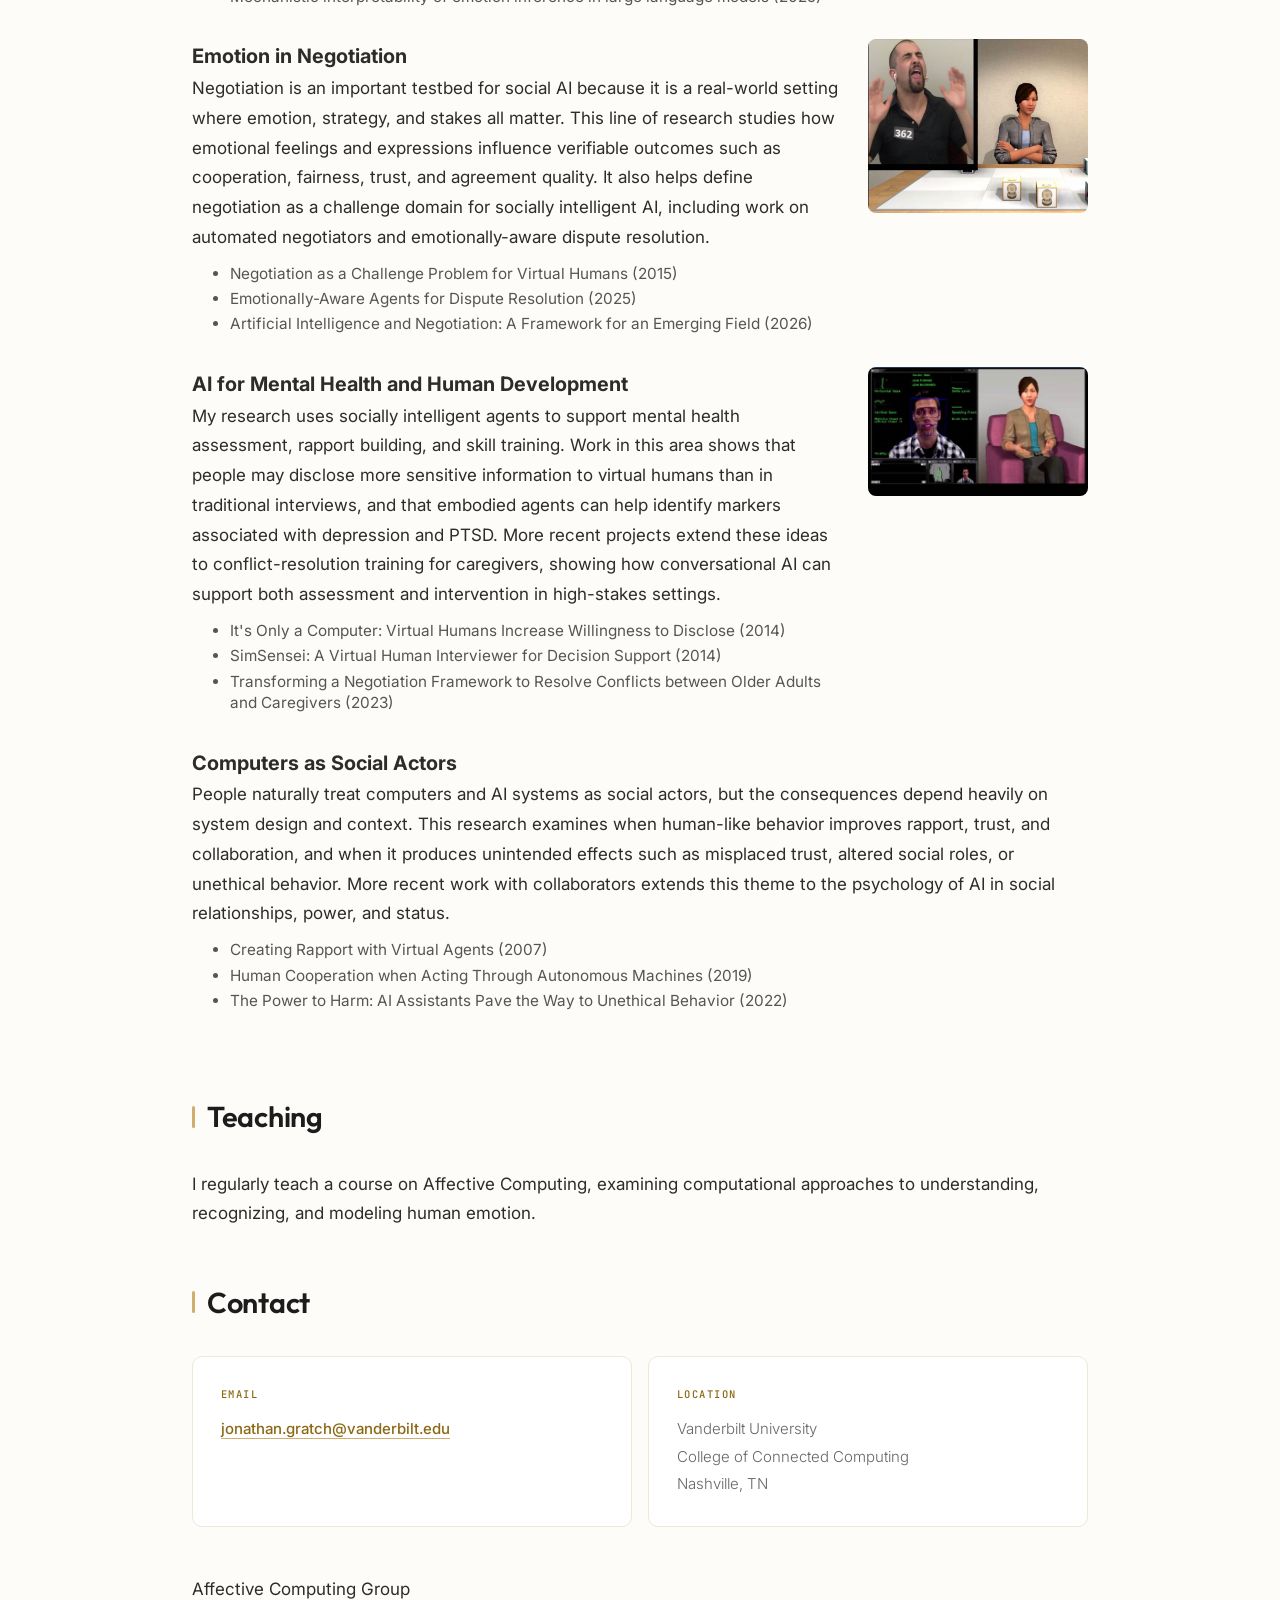
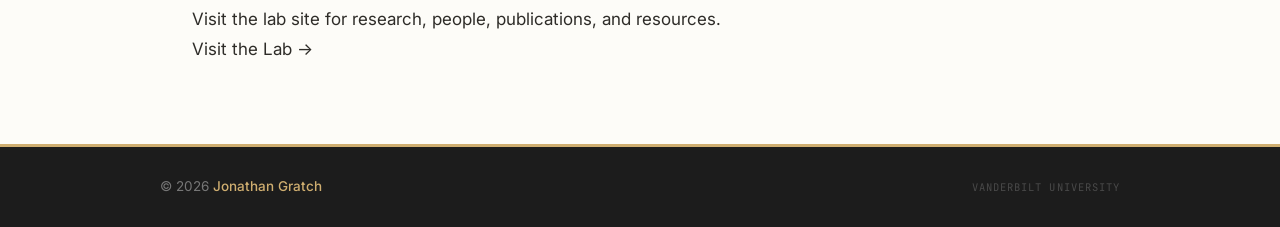
==== commit 7232cb35: "update teaching" ====
--- a/index.html
+++ b/index.html
@@ -89,10 +89,10 @@
             
             He is actively recruiting PhD students at Vanderbilt.</p>
           <div class="pi-lnks">
-            <a href="https://scholar.google.com/citations?user=HF448PMAAAAJ&hl=en&oi=ao" target="_blank">Google Scholar</a>
-            <a href="assets/pdf/Vita.pdf" target="_blank">Vita</a>
+            <a href="https://scholar.google.com/citations?user=HF448PMAAAAJ&hl=en&oi=ao">Google Scholar</a>
+            <a href="assets/pdf/Vita.pdf">Vita</a>
             <a href="#teaching">Teaching</a>            
-            <a href="lab/index.html" target="_blank">Visit the Lab →</a>
+            <a href="lab/index.html">Visit the Lab →</a>
           </div>
         </div>
       </div>
@@ -176,11 +176,17 @@
       </div>
     </section>
 
+<!--     <section id="teaching" class="sec">
+      <div class="sec-hd"><span class="sec-rule"></span><h2 class="sec-t">Teaching</h2></div>
+      <p>I am not yet teaching at Vanderbilt but I regularly teach a course on Affective Computing</p>
+      <a href="assets/pdf/CSCI534-Syllabus.pdf" class="btn-pdf">Syllabus (PDF)</a>
+    </section> -->
+    
     <section id="teaching" class="sec">
       <div class="sec-hd"><span class="sec-rule"></span><h2 class="sec-t">Teaching</h2></div>
-      <p>I am not yet teaching at Vanderbilt but I regularly teach a course on Affective Computing</p>
-      <a href="assets/pdf/CSCI534-Syllabus.pdf" target="_blank" class="btn-pdf">Syllabus (PDF)</a>
-    </section>
+      <p>I regularly teach a course on 
+     <a href="teaching/affective-computing.html">Affective Computing</a>, examining computational approaches to understanding, recognizing, and modeling human emotion.</p>
+   </section>
 
     <section class="sec">
       <div class="sec-hd"><span class="sec-rule"></span><h2 class="sec-t">Contact</h2></div>
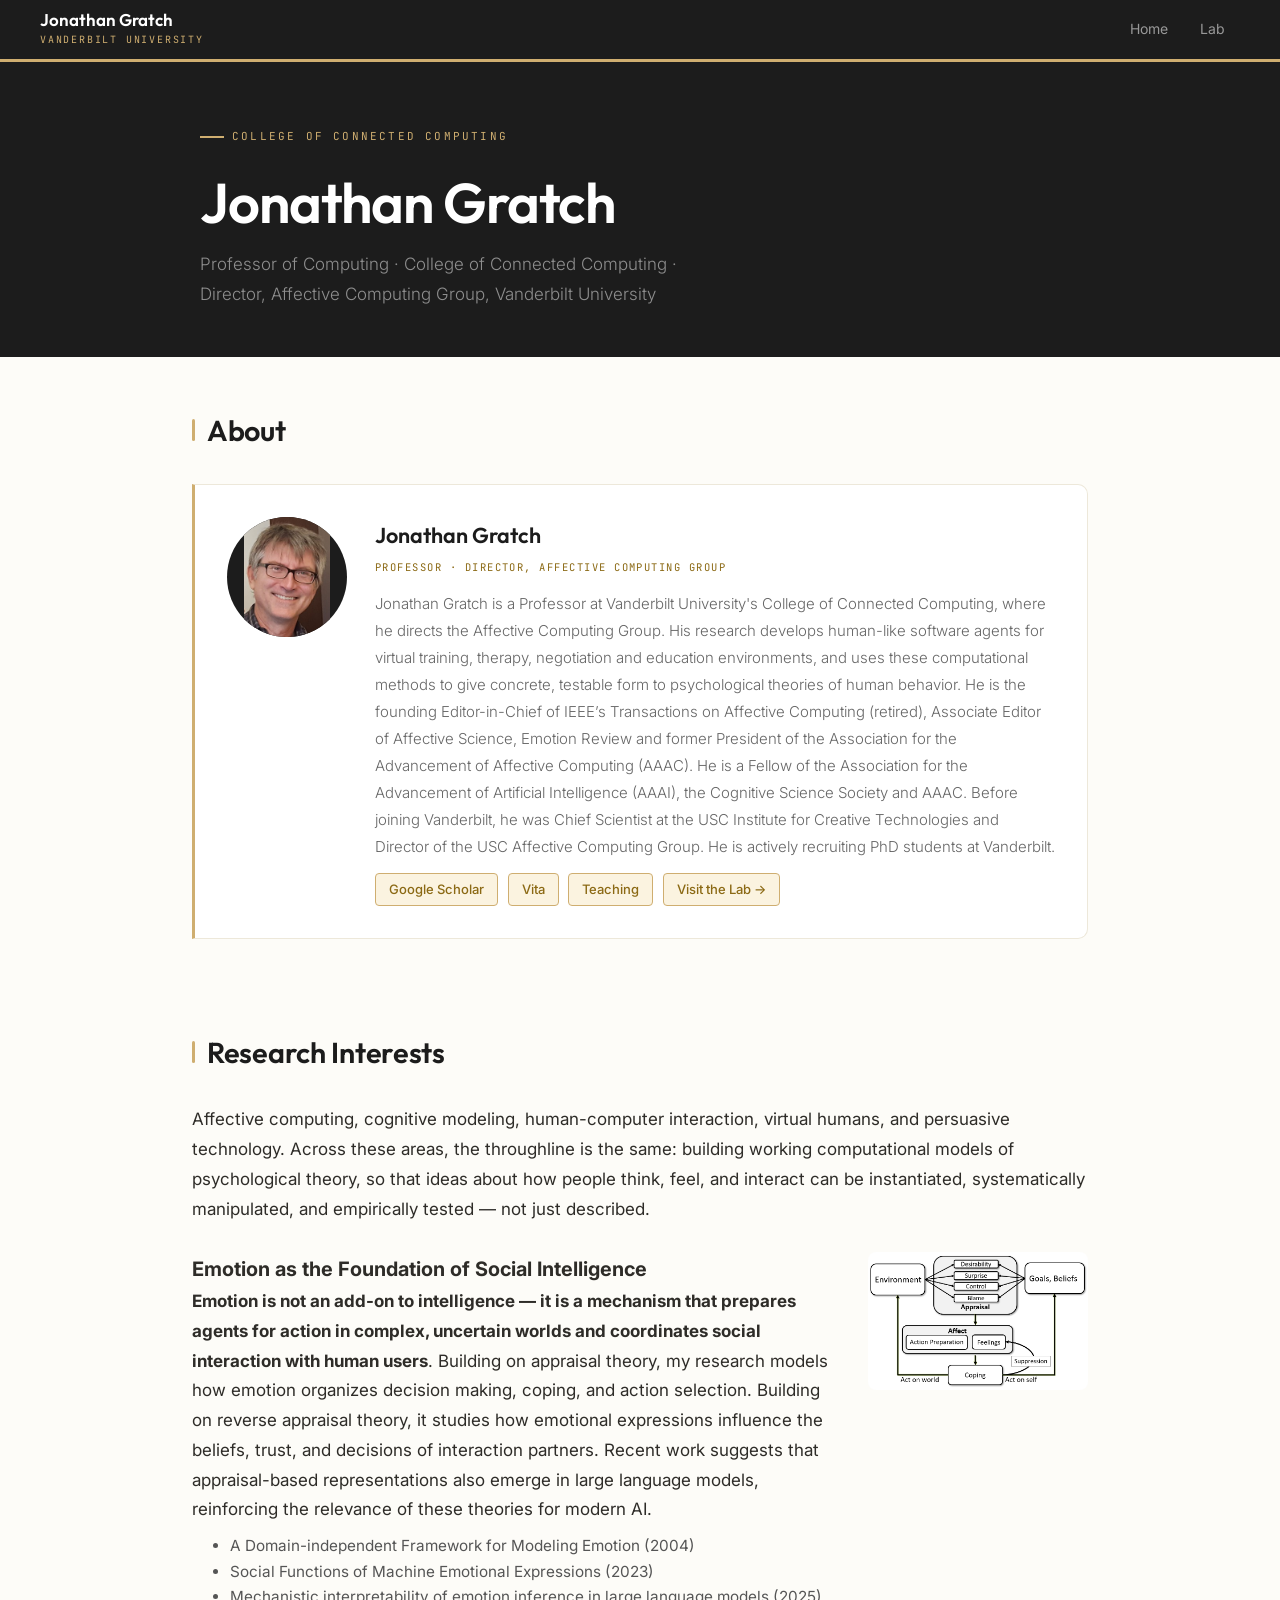
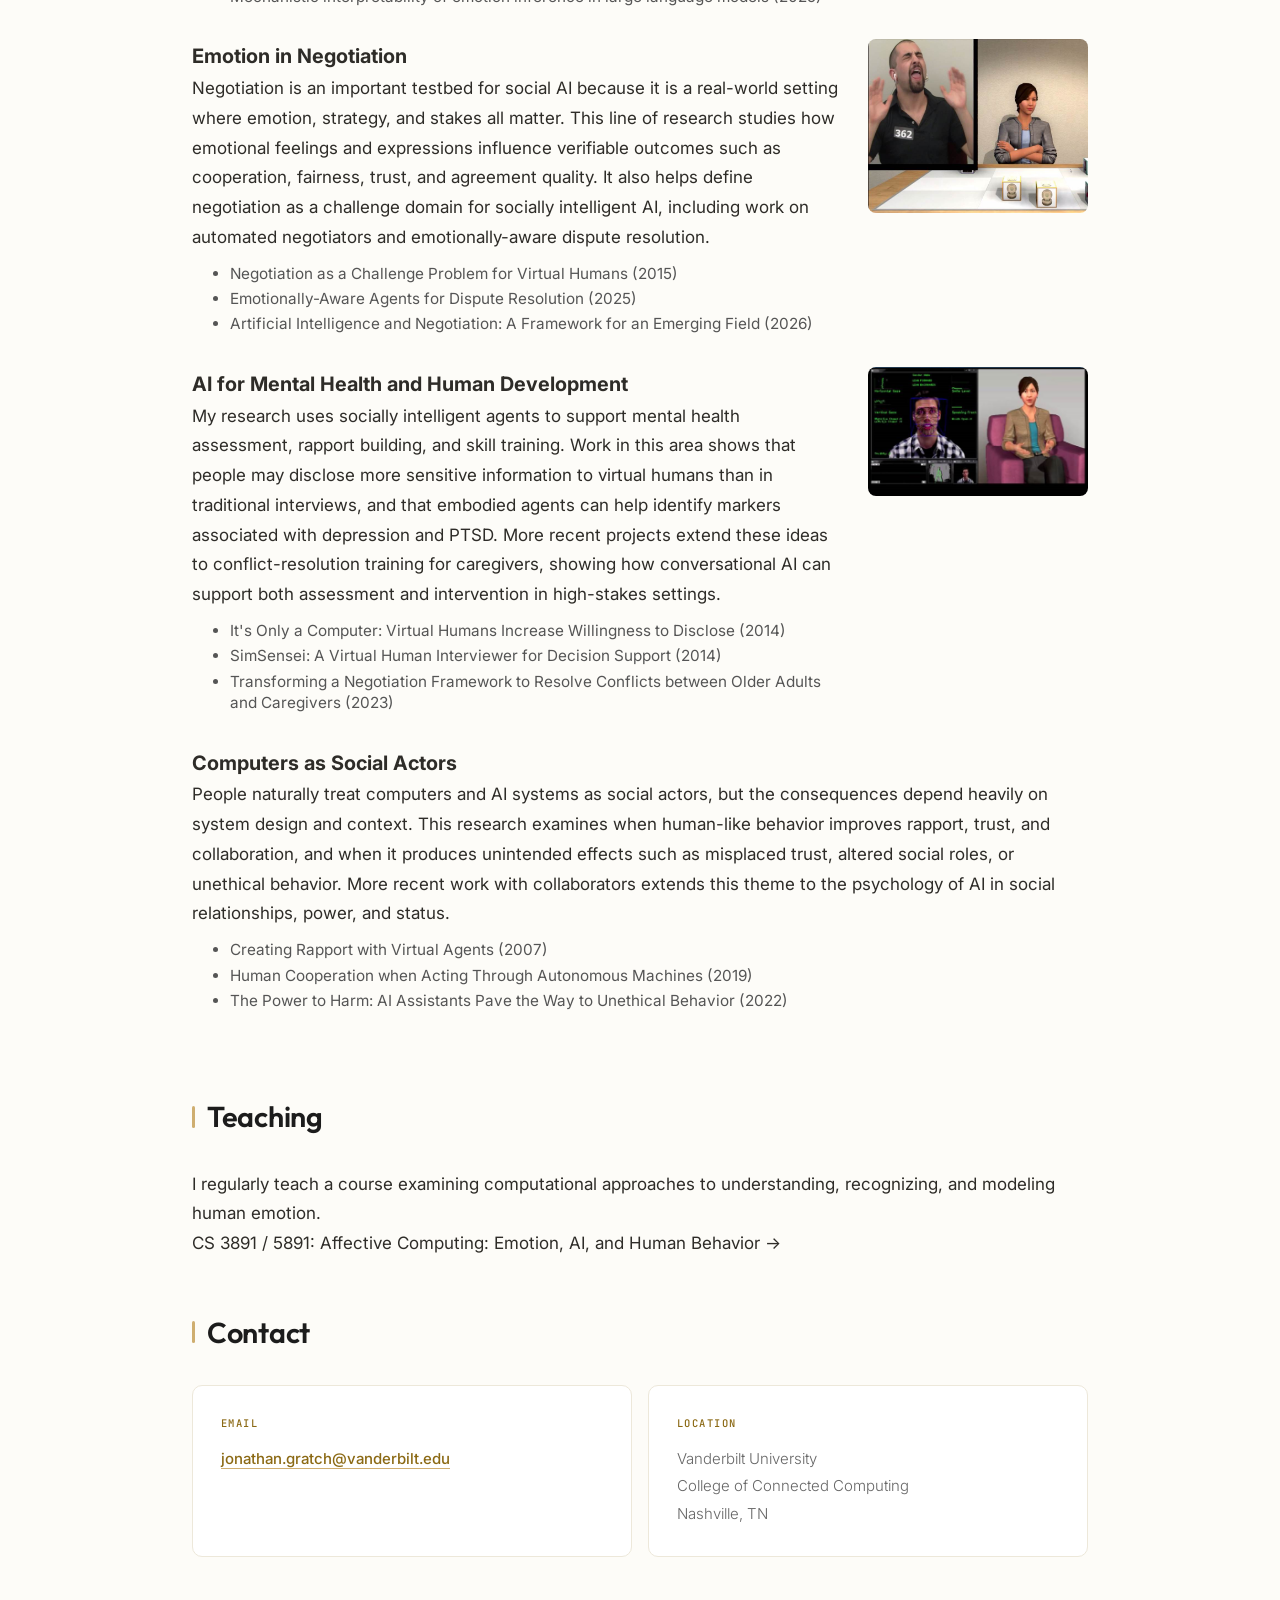
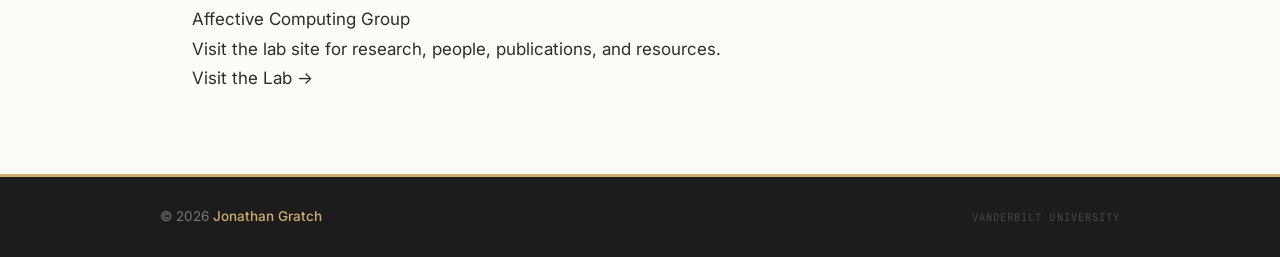
==== commit 67d7aa13: "make tinching link obvious" ====
--- a/index.html
+++ b/index.html
@@ -184,8 +184,11 @@
     
     <section id="teaching" class="sec">
       <div class="sec-hd"><span class="sec-rule"></span><h2 class="sec-t">Teaching</h2></div>
-      <p>I regularly teach a course on 
-     <a href="teaching/affective-computing.html">Affective Computing</a>, examining computational approaches to understanding, recognizing, and modeling human emotion.</p>
+      <p>I regularly teach a course examining computational approaches to understanding, recognizing, and modeling human emotion.</p>
+
+<a href="teaching/affective-computing.html" class="btn-pdf">
+  CS 3891 / 5891: Affective Computing: Emotion, AI, and Human Behavior →
+</a>
    </section>
 
     <section class="sec">
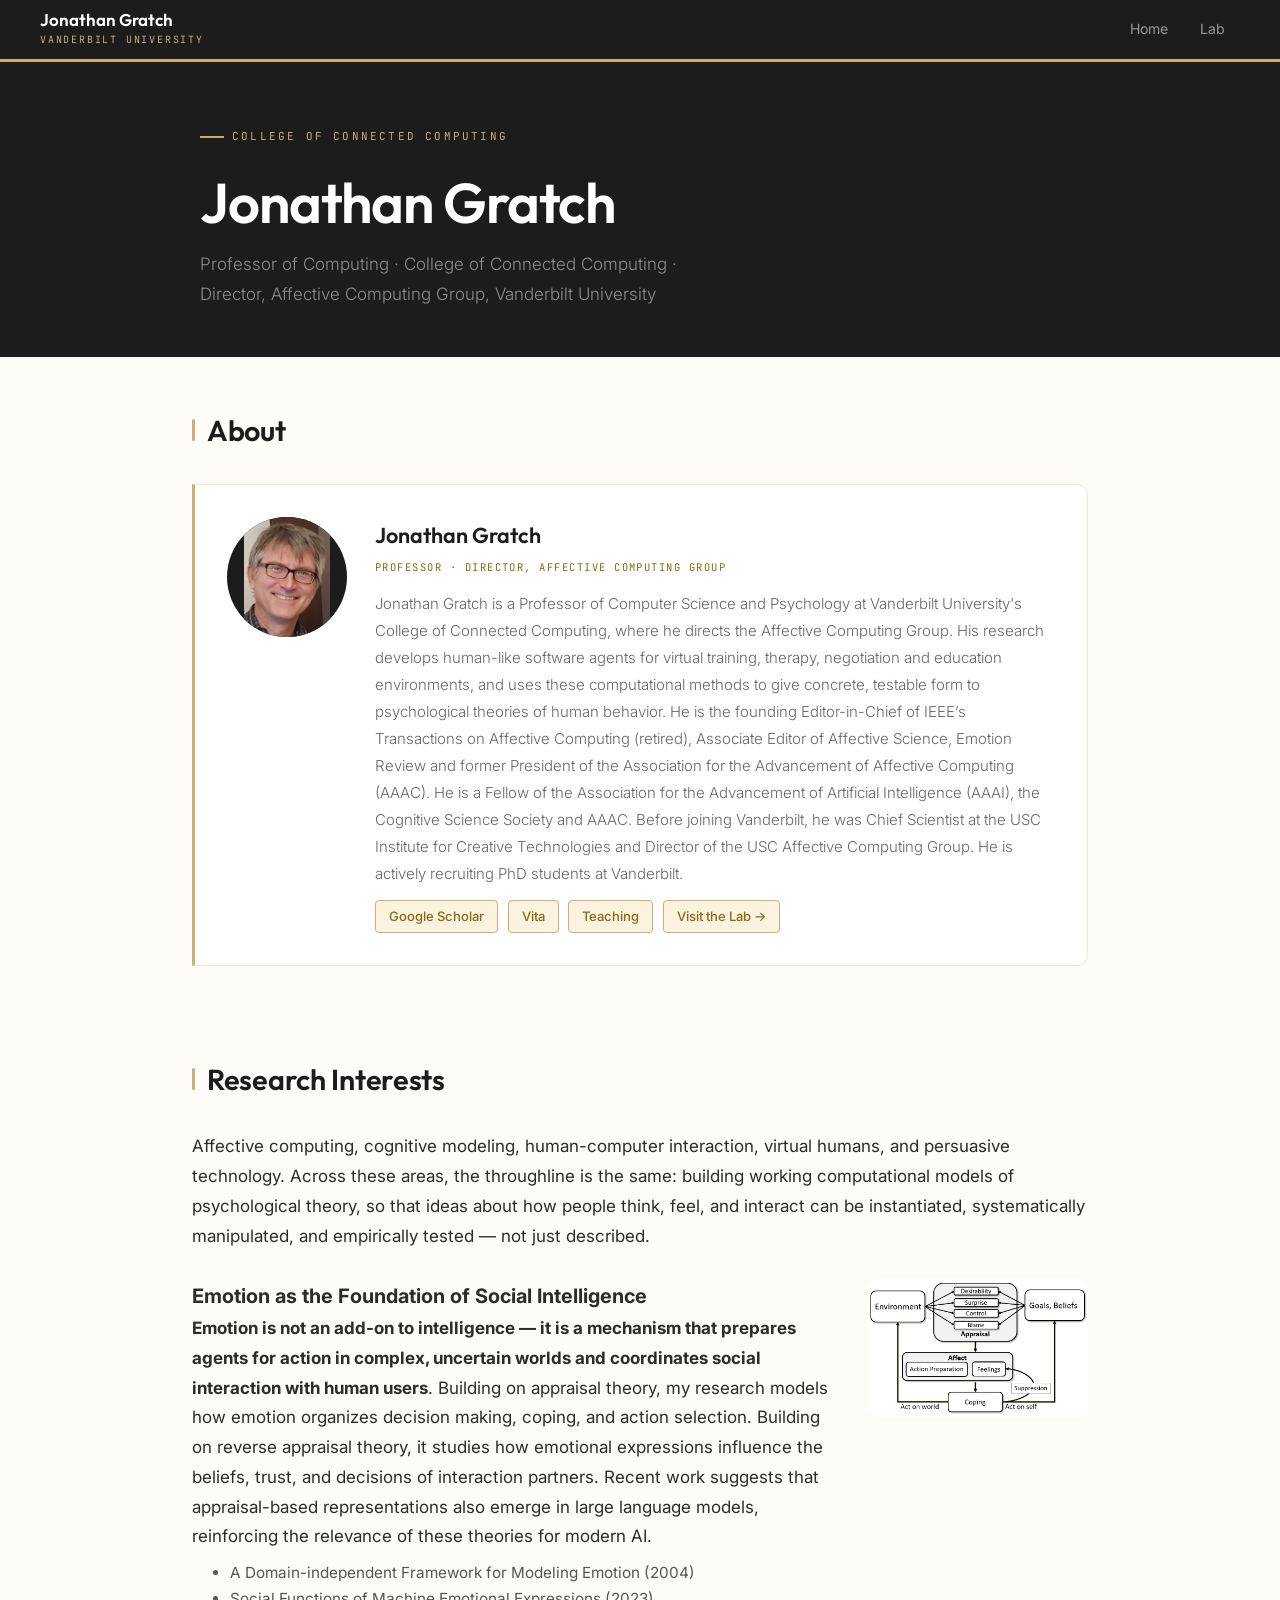
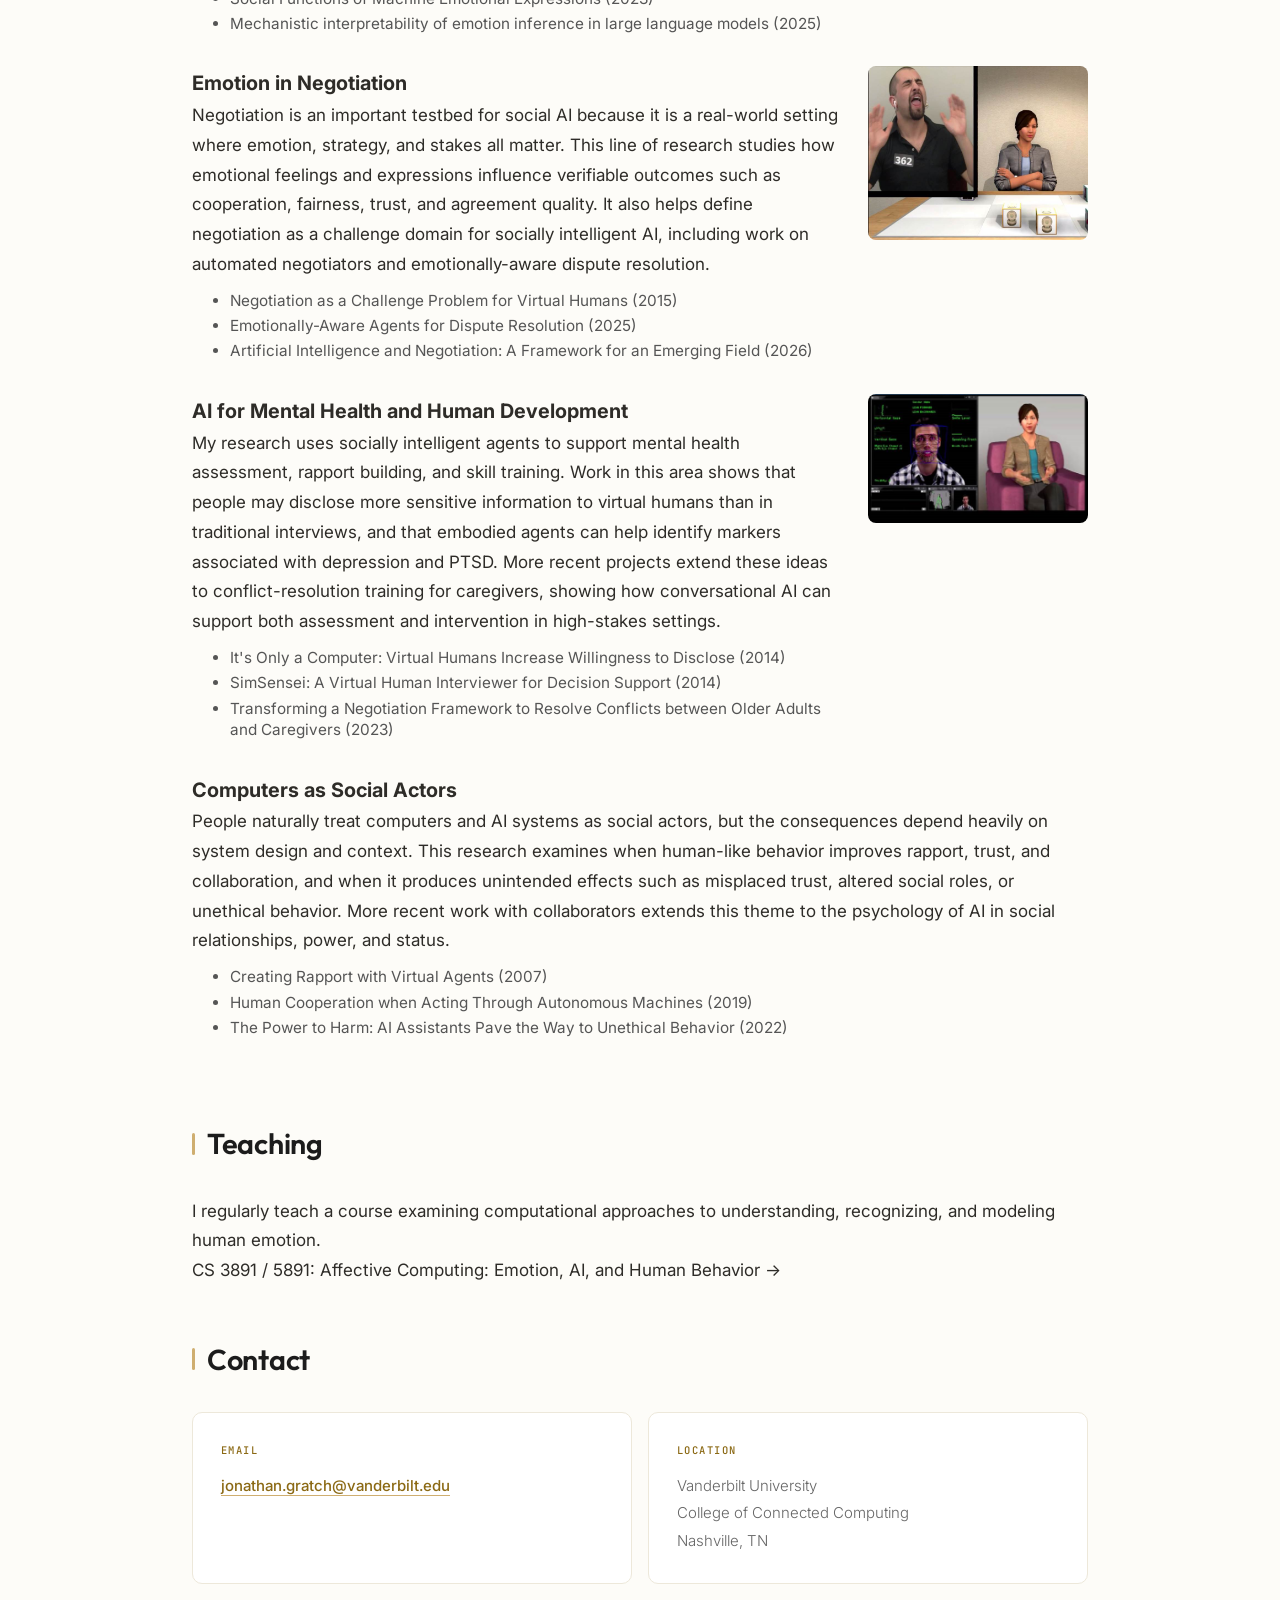
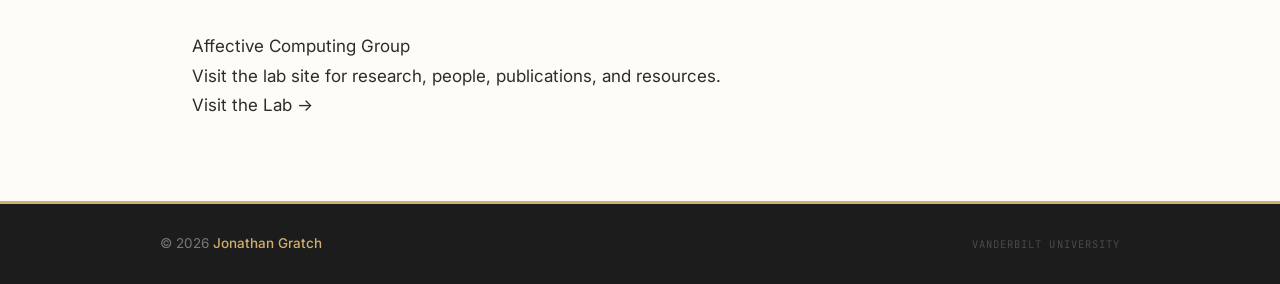
==== commit 8b411249: "updated affiliation" ====
--- a/index.html
+++ b/index.html
@@ -77,7 +77,7 @@
         <div>
           <div class="pi-name">Jonathan Gratch</div>
           <div class="pi-role">Professor · Director, Affective Computing Group</div>
-          <p class="pi-bio">Jonathan Gratch is a Professor at Vanderbilt University's College of Connected Computing, 
+          <p class="pi-bio">Jonathan Gratch is a Professor of Computer Science and Psychology at Vanderbilt University's College of Connected Computing, 
             where he directs the Affective Computing Group. His research develops human-like software agents for virtual 
             training, therapy, negotiation and education environments, and uses these computational methods to give 
             concrete, testable form to psychological theories of human behavior.  He is the founding Editor-in-Chief of 
